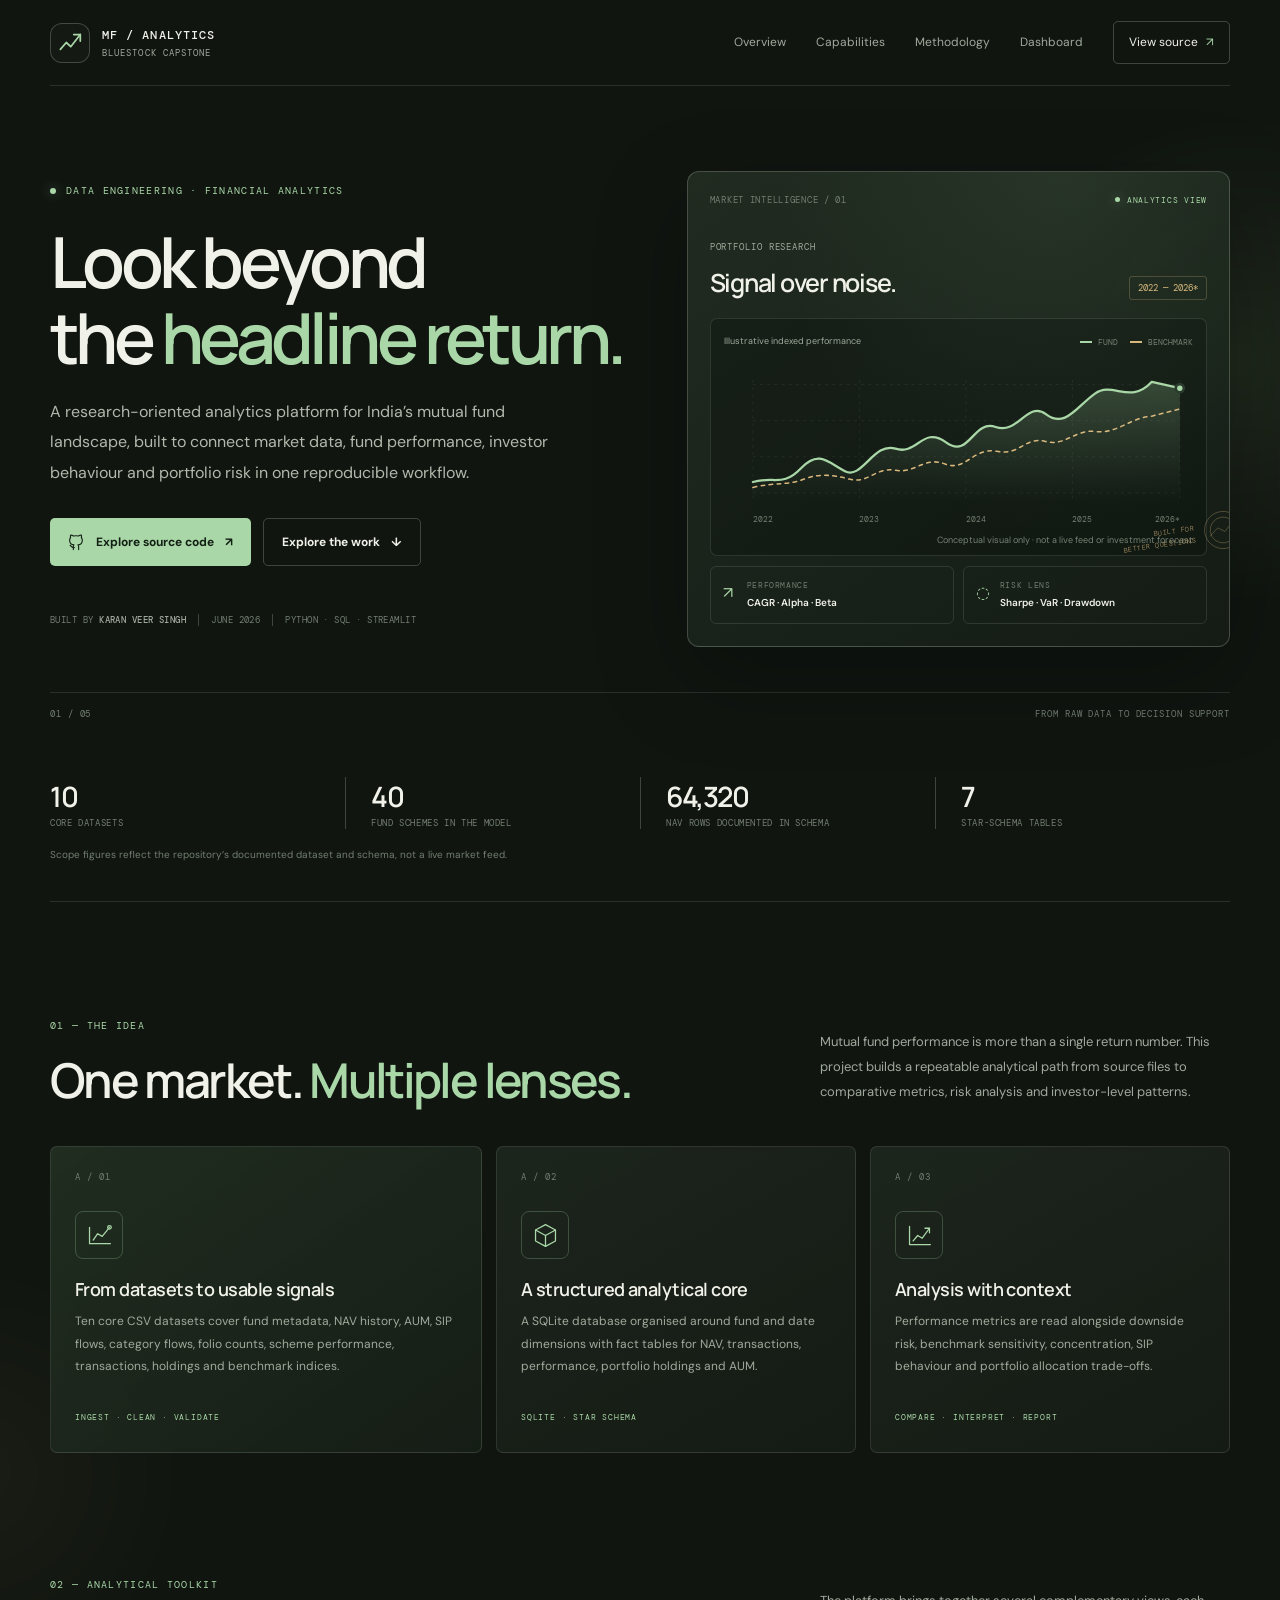
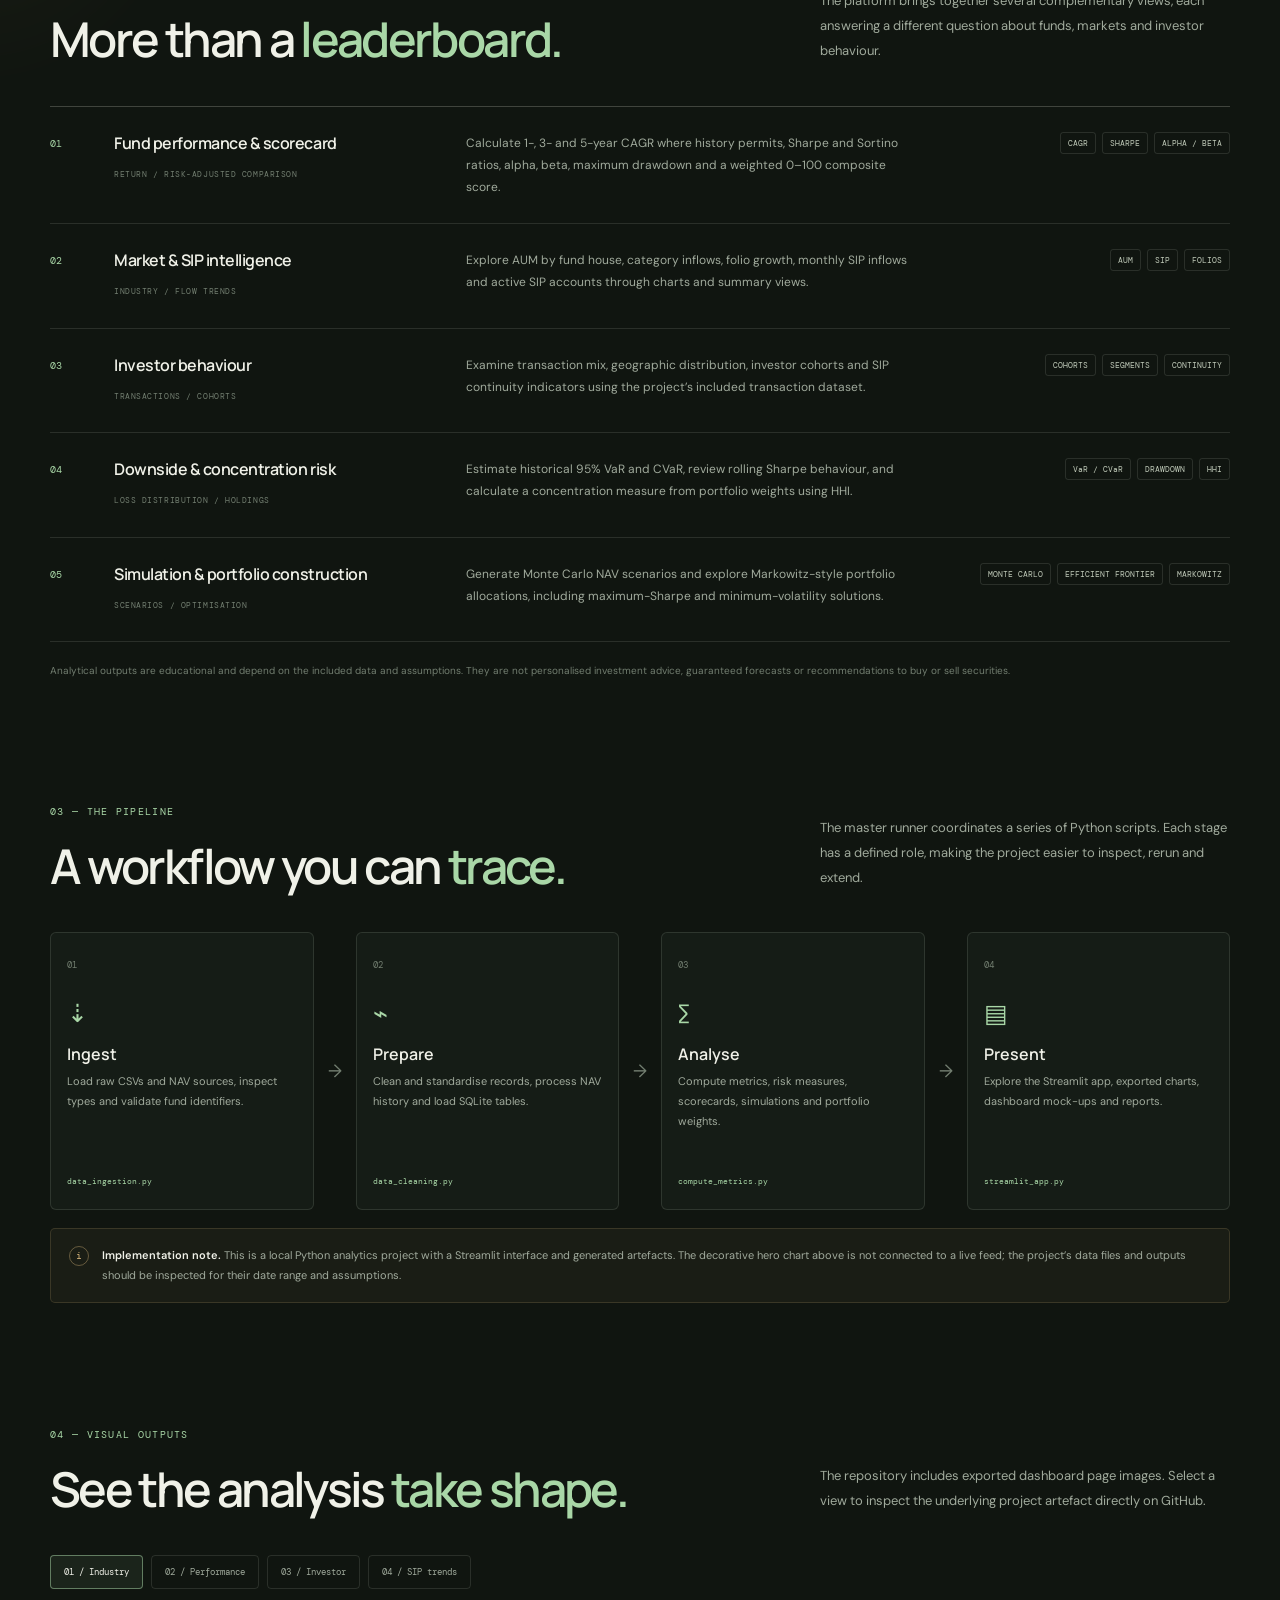
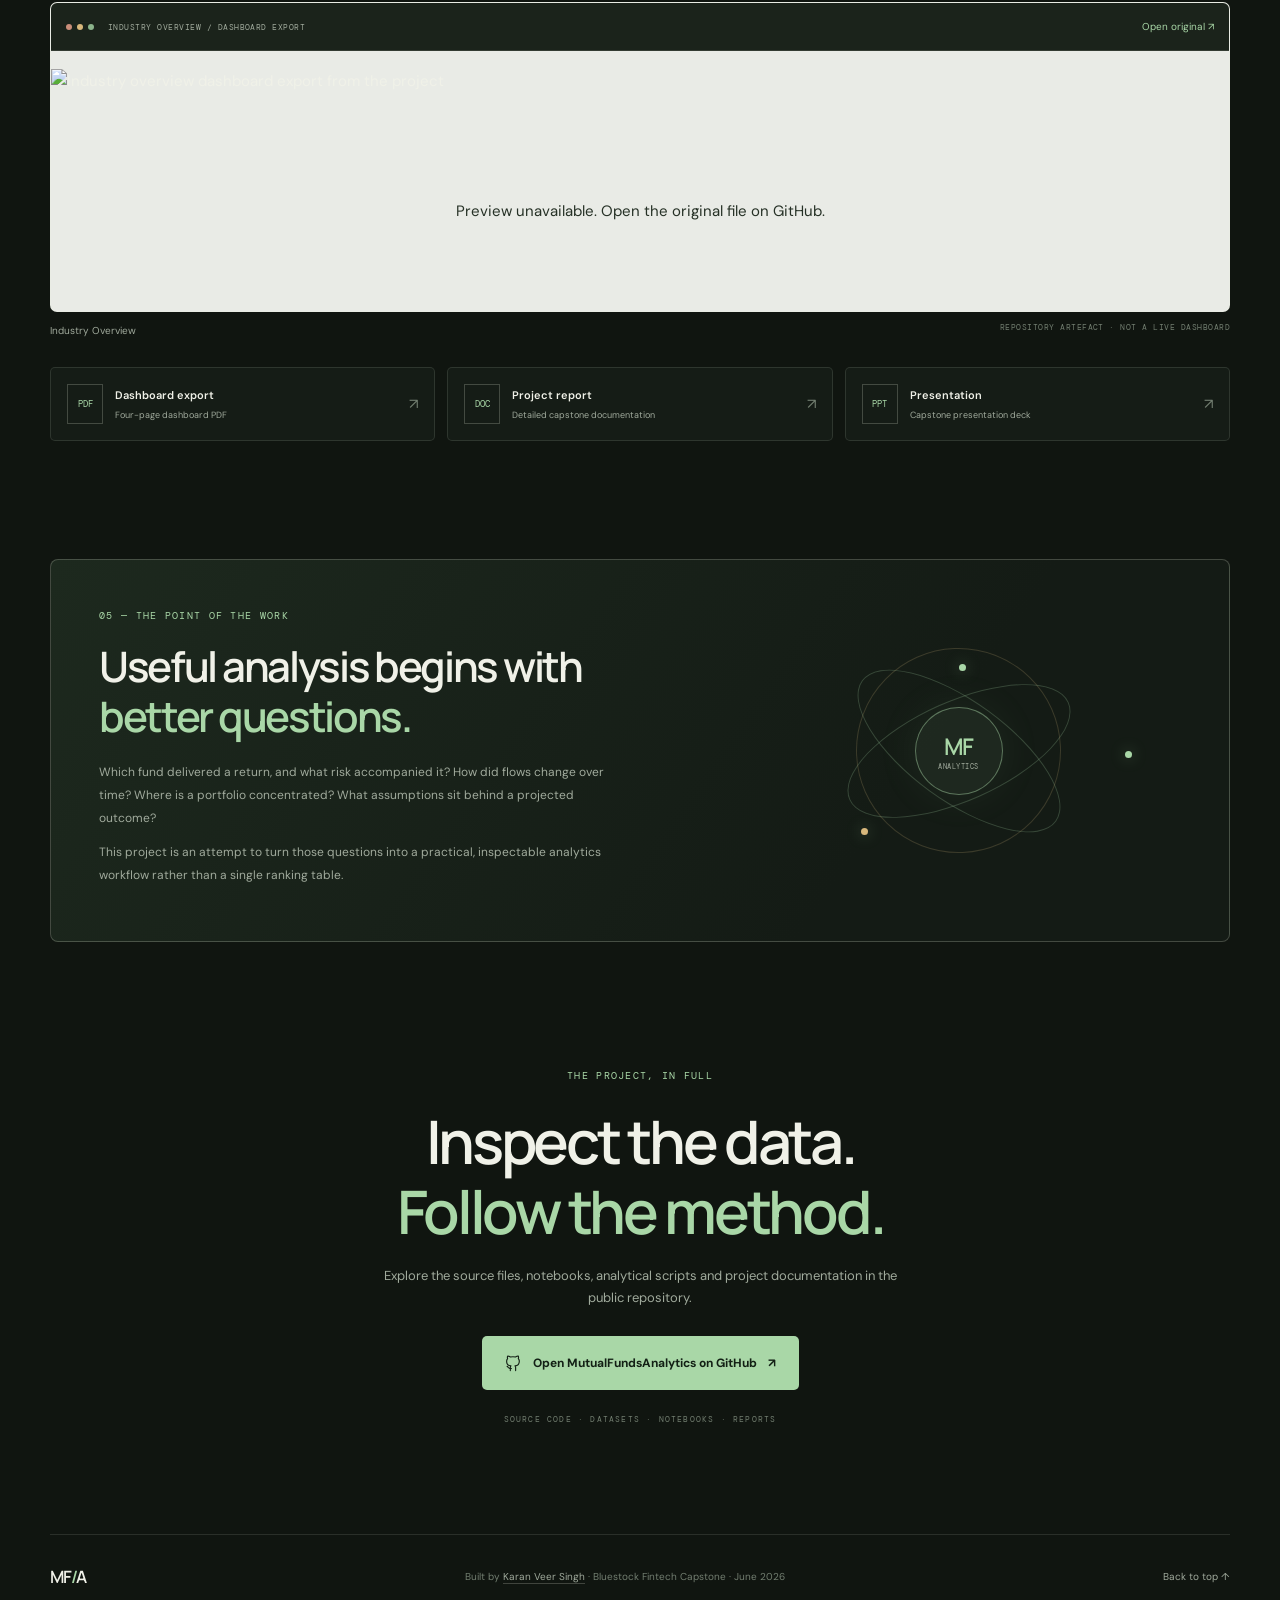
==== index.html @ 8f436526 "Add files via upload" ====
<!doctype html>
<html lang="en">
<head>
  <meta charset="utf-8">
  <meta name="viewport" content="width=device-width, initial-scale=1">
  <meta name="theme-color" content="#101510">
  <meta name="description" content="An end-to-end Indian mutual fund analytics platform built for the Bluestock Fintech capstone, combining data engineering, performance analytics, investor behaviour, risk metrics and portfolio optimisation.">
  <meta property="og:title" content="Mutual Fund Analytics | Karan Veer Singh">
  <meta property="og:description" content="From raw market data to risk-aware fund insights. Explore the Bluestock Mutual Fund Analytics capstone.">
  <meta property="og:type" content="website">
  <title>Mutual Fund Analytics | Karan Veer Singh</title>
  <link rel="icon" type="image/svg+xml" href="favicon.svg">
  <link rel="preconnect" href="https://fonts.googleapis.com">
  <link rel="preconnect" href="https://fonts.gstatic.com" crossorigin>
  <link href="https://fonts.googleapis.com/css2?family=DM+Mono:wght@400;500&family=DM+Sans:wght@400;500;600;700&family=Manrope:wght@400;500;600;700;800&display=swap" rel="stylesheet">
  <link rel="stylesheet" href="styles.css">
  <script defer src="script.js"></script>
</head>
<body>
  <div class="ambient ambient-one" aria-hidden="true"></div>
  <div class="ambient ambient-two" aria-hidden="true"></div>
  <header class="site-header">
    <a class="brand" href="#top" aria-label="Mutual Fund Analytics home">
      <span class="brand-mark" aria-hidden="true">
        <svg viewBox="0 0 40 40" fill="none"><path d="M6 29.5 14.2 20l6.1 5.8L33.5 9" stroke="currentColor" stroke-width="2.4" stroke-linecap="round" stroke-linejoin="round"/><path d="M24.5 9H33.5V18" stroke="currentColor" stroke-width="2.4" stroke-linecap="round" stroke-linejoin="round"/></svg>
      </span>
      <span class="brand-copy"><strong>MF / ANALYTICS</strong><small>BLUESTOCK CAPSTONE</small></span>
    </a>
    <button class="menu-toggle" type="button" aria-expanded="false" aria-controls="main-nav" aria-label="Open navigation"><span></span><span></span></button>
    <nav id="main-nav" class="main-nav" aria-label="Main navigation">
      <a href="#overview">Overview</a><a href="#capabilities">Capabilities</a><a href="#method">Methodology</a><a href="#dashboard">Dashboard</a>
      <a class="nav-cta" href="https://github.com/karanveersingh05/MutualFundsAnalytics" target="_blank" rel="noreferrer">View source <span aria-hidden="true">↗</span></a>
    </nav>
  </header>

  <main id="top">
    <section class="hero section-shell">
      <div class="hero-copy">
        <div class="eyebrow"><span class="status-dot"></span> DATA ENGINEERING · FINANCIAL ANALYTICS</div>
        <h1>Look beyond<br>the <em>headline return.</em></h1>
        <p class="hero-lede">A research-oriented analytics platform for India’s mutual fund landscape, built to connect market data, fund performance, investor behaviour and portfolio risk in one reproducible workflow.</p>
        <div class="hero-actions">
          <a class="button button-primary" href="https://github.com/karanveersingh05/MutualFundsAnalytics" target="_blank" rel="noreferrer">
            <svg viewBox="0 0 24 24" aria-hidden="true"><path d="M9 19c-4.3 1.3-4.3-2.5-6-3m12 6v-3.9a3.4 3.4 0 0 0-.9-2.7c3-.3 6.1-1.5 6.1-6.7a5.2 5.2 0 0 0-1.4-3.6 4.8 4.8 0 0 0-.1-3.6s-1.2-.4-3.9 1.4a13.5 13.5 0 0 0-7.1 0C5 1.1 3.8 1.5 3.8 1.5a4.8 4.8 0 0 0-.1 3.6 5.2 5.2 0 0 0-1.4 3.6c0 5.2 3.1 6.4 6.1 6.7a3.4 3.4 0 0 0-.9 2.7V22"/></svg>
            Explore source code <span aria-hidden="true">↗</span>
          </a>
          <a class="button button-secondary" href="#dashboard">Explore the work <span aria-hidden="true">↓</span></a>
        </div>
        <div class="hero-meta"><span>BUILT BY <strong>KARAN VEER SINGH</strong></span><span class="meta-divider"></span><span>JUNE 2026</span><span class="meta-divider"></span><span>PYTHON · SQL · STREAMLIT</span></div>
      </div>

      <div class="hero-visual" aria-label="Illustrative fund analytics dashboard preview">
        <div class="visual-topline"><span>MARKET INTELLIGENCE / 01</span><span class="live-label"><i></i> ANALYTICS VIEW</span></div>
        <div class="visual-title-row"><div><span class="micro-label">PORTFOLIO RESEARCH</span><h2>Signal over noise.</h2></div><span class="period-chip">2022 — 2026*</span></div>
        <div class="chart-card">
          <div class="chart-heading"><span>Illustrative indexed performance</span><span class="chart-key"><i class="key-line key-green"></i> FUND <i class="key-line key-gold"></i> BENCHMARK</span></div>
          <svg class="performance-chart" viewBox="0 0 520 190" role="img" aria-label="Decorative line chart illustrating a fund and benchmark trend; not live market data">
            <defs><linearGradient id="chart-fill" x1="0" y1="0" x2="0" y2="1"><stop offset="0%" stop-color="#a9d7a7" stop-opacity=".22"/><stop offset="100%" stop-color="#a9d7a7" stop-opacity="0"/></linearGradient></defs>
            <g class="chart-grid"><path d="M32 25H505M32 65H505M32 105H505M32 145H505"/><path d="M32 20V155M150 20V155M268 20V155M386 20V155M505 20V155"/></g>
            <path class="chart-area" d="M32 133 C55 126 65 139 85 118 S115 111 134 121 S166 88 190 96 S220 70 246 89 S276 63 301 72 S336 42 357 58 S391 49 411 35 S450 48 474 22 L505 29 V155H32Z" fill="url(#chart-fill)"/>
            <path class="line-benchmark" d="M32 139 C56 133 70 137 88 130 S120 125 140 130 S168 116 190 120 S222 104 245 113 S276 94 302 99 S334 82 356 88 S389 74 412 77 S449 62 474 60 L505 52"/>
            <path class="line-fund" d="M32 133 C55 126 65 139 85 118 S115 111 134 121 S166 88 190 96 S220 70 246 89 S276 63 301 72 S336 42 357 58 S391 49 411 35 S450 48 474 22 L505 29"/>
            <circle cx="505" cy="29" r="4.5" class="chart-point"/>
            <g class="chart-labels"><text x="32" y="177">2022</text><text x="150" y="177">2023</text><text x="268" y="177">2024</text><text x="386" y="177">2025</text><text x="505" y="177" text-anchor="end">2026*</text></g>
          </svg>
          <p class="chart-footnote">Conceptual visual only · not a live feed or investment forecast</p>
        </div>
        <div class="visual-metrics">
          <div><span class="metric-icon">↗</span><small>PERFORMANCE</small><strong>CAGR · Alpha · Beta</strong></div>
          <div><span class="metric-icon">◌</span><small>RISK LENS</small><strong>Sharpe · VaR · Drawdown</strong></div>
        </div>
        <div class="visual-stamp"><span>BUILT FOR<br>BETTER QUESTIONS</span><svg viewBox="0 0 80 80" aria-hidden="true"><circle cx="40" cy="40" r="33"/><circle cx="40" cy="40" r="23"/><path d="M15 48 31 35 43 43 64 22"/><path d="M53 22h11v11"/></svg></div>
      </div>
      <div class="hero-index"><span>01 / 05</span><span>FROM RAW DATA TO DECISION SUPPORT</span></div>
    </section>

    <section class="proof-strip section-shell" aria-label="Project scope">
      <div class="proof-item"><strong>10</strong><span>CORE DATASETS</span></div>
      <div class="proof-item"><strong>40</strong><span>FUND SCHEMES IN THE MODEL</span></div>
      <div class="proof-item"><strong>64,320</strong><span>NAV ROWS DOCUMENTED IN SCHEMA</span></div>
      <div class="proof-item"><strong>7</strong><span>STAR-SCHEMA TABLES</span></div>
      <p class="proof-note">Scope figures reflect the repository’s documented dataset and schema, not a live market feed.</p>
    </section>

    <section id="overview" class="section section-shell">
      <div class="section-heading">
        <div><span class="section-kicker">01 — THE IDEA</span><h2>One market. <em>Multiple lenses.</em></h2></div>
        <p>Mutual fund performance is more than a single return number. This project builds a repeatable analytical path from source files to comparative metrics, risk analysis and investor-level patterns.</p>
      </div>
      <div class="overview-grid">
        <article class="overview-card overview-card-large">
          <div class="card-number">A / 01</div><div class="outline-icon"><svg viewBox="0 0 32 32" aria-hidden="true"><path d="M5 25V7m0 18h23M9 21l5-7 5 3 8-10"/><circle cx="27" cy="7" r="2"/></svg></div>
          <h3>From datasets to usable signals</h3><p>Ten core CSV datasets cover fund metadata, NAV history, AUM, SIP flows, category flows, folio counts, scheme performance, transactions, holdings and benchmark indices.</p>
          <span class="card-foot">INGEST · CLEAN · VALIDATE</span>
        </article>
        <article class="overview-card">
          <div class="card-number">A / 02</div><div class="outline-icon"><svg viewBox="0 0 32 32" aria-hidden="true"><path d="M16 4 27 10v12L16 28 5 22V10L16 4Z"/><path d="m5 10 11 6 11-6M16 16v12"/></svg></div>
          <h3>A structured analytical core</h3><p>A SQLite database organised around fund and date dimensions with fact tables for NAV, transactions, performance, portfolio holdings and AUM.</p>
          <span class="card-foot">SQLITE · STAR SCHEMA</span>
        </article>
        <article class="overview-card">
          <div class="card-number">A / 03</div><div class="outline-icon"><svg viewBox="0 0 32 32" aria-hidden="true"><path d="M5 26V6m0 20h23M9 22l5-6 5 3 8-11"/><path d="M22 8h5v5"/></svg></div>
          <h3>Analysis with context</h3><p>Performance metrics are read alongside downside risk, benchmark sensitivity, concentration, SIP behaviour and portfolio allocation trade-offs.</p>
          <span class="card-foot">COMPARE · INTERPRET · REPORT</span>
        </article>
      </div>
    </section>

    <section id="capabilities" class="section section-shell capabilities-section">
      <div class="section-heading">
        <div><span class="section-kicker">02 — ANALYTICAL TOOLKIT</span><h2>More than a <em>leaderboard.</em></h2></div>
        <p>The platform brings together several complementary views, each answering a different question about funds, markets and investor behaviour.</p>
      </div>
      <div class="capability-list">
        <article class="capability-row"><span class="capability-index">01</span><div class="capability-name"><h3>Fund performance & scorecard</h3><span>RETURN / RISK-ADJUSTED COMPARISON</span></div><p>Calculate 1-, 3- and 5-year CAGR where history permits, Sharpe and Sortino ratios, alpha, beta, maximum drawdown and a weighted 0–100 composite score.</p><div class="capability-tags"><span>CAGR</span><span>SHARPE</span><span>ALPHA / BETA</span></div></article>
        <article class="capability-row"><span class="capability-index">02</span><div class="capability-name"><h3>Market & SIP intelligence</h3><span>INDUSTRY / FLOW TRENDS</span></div><p>Explore AUM by fund house, category inflows, folio growth, monthly SIP inflows and active SIP accounts through charts and summary views.</p><div class="capability-tags"><span>AUM</span><span>SIP</span><span>FOLIOS</span></div></article>
        <article class="capability-row"><span class="capability-index">03</span><div class="capability-name"><h3>Investor behaviour</h3><span>TRANSACTIONS / COHORTS</span></div><p>Examine transaction mix, geographic distribution, investor cohorts and SIP continuity indicators using the project’s included transaction dataset.</p><div class="capability-tags"><span>COHORTS</span><span>SEGMENTS</span><span>CONTINUITY</span></div></article>
        <article class="capability-row"><span class="capability-index">04</span><div class="capability-name"><h3>Downside & concentration risk</h3><span>LOSS DISTRIBUTION / HOLDINGS</span></div><p>Estimate historical 95% VaR and CVaR, review rolling Sharpe behaviour, and calculate a concentration measure from portfolio weights using HHI.</p><div class="capability-tags"><span>VaR / CVaR</span><span>DRAWDOWN</span><span>HHI</span></div></article>
        <article class="capability-row"><span class="capability-index">05</span><div class="capability-name"><h3>Simulation & portfolio construction</h3><span>SCENARIOS / OPTIMISATION</span></div><p>Generate Monte Carlo NAV scenarios and explore Markowitz-style portfolio allocations, including maximum-Sharpe and minimum-volatility solutions.</p><div class="capability-tags"><span>MONTE CARLO</span><span>EFFICIENT FRONTIER</span><span>MARKOWITZ</span></div></article>
      </div>
      <p class="disclaimer">Analytical outputs are educational and depend on the included data and assumptions. They are not personalised investment advice, guaranteed forecasts or recommendations to buy or sell securities.</p>
    </section>

    <section id="method" class="section section-shell method-section">
      <div class="section-heading">
        <div><span class="section-kicker">03 — THE PIPELINE</span><h2>A workflow you can <em>trace.</em></h2></div>
        <p>The master runner coordinates a series of Python scripts. Each stage has a defined role, making the project easier to inspect, rerun and extend.</p>
      </div>
      <div class="pipeline" aria-label="Analytics pipeline">
        <div class="pipeline-step"><span class="pipeline-no">01</span><div class="pipeline-symbol">⇣</div><h3>Ingest</h3><p>Load raw CSVs and NAV sources, inspect types and validate fund identifiers.</p><code>data_ingestion.py</code></div>
        <div class="pipeline-connector" aria-hidden="true">→</div>
        <div class="pipeline-step"><span class="pipeline-no">02</span><div class="pipeline-symbol">⌁</div><h3>Prepare</h3><p>Clean and standardise records, process NAV history and load SQLite tables.</p><code>data_cleaning.py</code></div>
        <div class="pipeline-connector" aria-hidden="true">→</div>
        <div class="pipeline-step"><span class="pipeline-no">03</span><div class="pipeline-symbol">∑</div><h3>Analyse</h3><p>Compute metrics, risk measures, scorecards, simulations and portfolio weights.</p><code>compute_metrics.py</code></div>
        <div class="pipeline-connector" aria-hidden="true">→</div>
        <div class="pipeline-step"><span class="pipeline-no">04</span><div class="pipeline-symbol">▤</div><h3>Present</h3><p>Explore the Streamlit app, exported charts, dashboard mock-ups and reports.</p><code>streamlit_app.py</code></div>
      </div>
      <div class="architecture-note"><span class="note-mark">i</span><p><strong>Implementation note.</strong> This is a local Python analytics project with a Streamlit interface and generated artefacts. The decorative hero chart above is not connected to a live feed; the project’s data files and outputs should be inspected for their date range and assumptions.</p></div>
    </section>

    <section id="dashboard" class="section section-shell dashboard-section">
      <div class="section-heading">
        <div><span class="section-kicker">04 — VISUAL OUTPUTS</span><h2>See the analysis <em>take shape.</em></h2></div>
        <p>The repository includes exported dashboard page images. Select a view to inspect the underlying project artefact directly on GitHub.</p>
      </div>
      <div class="dashboard-tabs" role="tablist" aria-label="Dashboard preview selector">
        <button class="dashboard-tab is-active" type="button" role="tab" aria-selected="true" data-view="industry">01 / Industry</button>
        <button class="dashboard-tab" type="button" role="tab" aria-selected="false" data-view="performance">02 / Performance</button>
        <button class="dashboard-tab" type="button" role="tab" aria-selected="false" data-view="investor">03 / Investor</button>
        <button class="dashboard-tab" type="button" role="tab" aria-selected="false" data-view="sip">04 / SIP trends</button>
      </div>
      <div class="dashboard-preview">
        <div class="preview-chrome"><div class="window-dots"><i></i><i></i><i></i></div><span id="preview-title">INDUSTRY OVERVIEW / DASHBOARD EXPORT</span><a id="preview-link" href="https://github.com/karanveersingh05/MutualFundsAnalytics/blob/main/dashboard/Page_1_Industry_Overview.png" target="_blank" rel="noreferrer">Open original ↗</a></div>
        <div class="preview-image-wrap"><img id="dashboard-image" src="https://raw.githubusercontent.com/karanveersingh05/MutualFundsAnalytics/main/dashboard/Page_1_Industry_Overview.png" alt="Industry overview dashboard export from the project" loading="lazy"><div id="image-fallback" class="image-fallback" hidden>Preview unavailable. Open the original file on GitHub.</div></div>
      </div>
      <div class="dashboard-caption"><span id="preview-caption">Industry Overview</span><span>REPOSITORY ARTEFACT · NOT A LIVE DASHBOARD</span></div>
      <div class="report-links">
        <a href="https://github.com/karanveersingh05/MutualFundsAnalytics/blob/main/dashboard/Dashboard.pdf" target="_blank" rel="noreferrer"><span class="report-icon">PDF</span><span><strong>Dashboard export</strong><small>Four-page dashboard PDF</small></span><b>↗</b></a>
        <a href="https://github.com/karanveersingh05/MutualFundsAnalytics/blob/main/reports/Project%20File%20by%20Karan%20Veer%20Singh.pdf" target="_blank" rel="noreferrer"><span class="report-icon">DOC</span><span><strong>Project report</strong><small>Detailed capstone documentation</small></span><b>↗</b></a>
        <a href="https://github.com/karanveersingh05/MutualFundsAnalytics/blob/main/reports/Bluestock_MF_Presentation.pptx" target="_blank" rel="noreferrer"><span class="report-icon">PPT</span><span><strong>Presentation</strong><small>Capstone presentation deck</small></span><b>↗</b></a>
      </div>
    </section>

    <section class="section section-shell principles-section">
      <div class="principles-card">
        <div class="principles-copy"><span class="section-kicker">05 — THE POINT OF THE WORK</span><h2>Useful analysis begins with <em>better questions.</em></h2><p>Which fund delivered a return, and what risk accompanied it? How did flows change over time? Where is a portfolio concentrated? What assumptions sit behind a projected outcome?</p><p>This project is an attempt to turn those questions into a practical, inspectable analytics workflow rather than a single ranking table.</p></div>
        <div class="principles-visual" aria-hidden="true"><div class="orbit orbit-a"></div><div class="orbit orbit-b"></div><div class="orbit orbit-c"></div><div class="orbit-core"><span>MF</span><small>ANALYTICS</small></div><i class="orbit-dot dot-a"></i><i class="orbit-dot dot-b"></i><i class="orbit-dot dot-c"></i></div>
      </div>
    </section>

    <section class="closing section-shell">
      <span class="section-kicker">THE PROJECT, IN FULL</span>
      <h2>Inspect the data.<br><em>Follow the method.</em></h2>
      <p>Explore the source files, notebooks, analytical scripts and project documentation in the public repository.</p>
      <a class="button button-primary button-large" href="https://github.com/karanveersingh05/MutualFundsAnalytics" target="_blank" rel="noreferrer"><svg viewBox="0 0 24 24" aria-hidden="true"><path d="M9 19c-4.3 1.3-4.3-2.5-6-3m12 6v-3.9a3.4 3.4 0 0 0-.9-2.7c3-.3 6.1-1.5 6.1-6.7a5.2 5.2 0 0 0-1.4-3.6 4.8 4.8 0 0 0-.1-3.6s-1.2-.4-3.9 1.4a13.5 13.5 0 0 0-7.1 0C5 1.1 3.8 1.5 3.8 1.5a4.8 4.8 0 0 0-.1 3.6c-.9 1-1.4 2.3-1.4 3.6 0 5.2 3.1 6.4 6.1 6.7a3.4 3.4 0 0 0-.9 2.7V22"/></svg> Open MutualFundsAnalytics on GitHub <span aria-hidden="true">↗</span></a>
      <div class="closing-footnote">SOURCE CODE · DATASETS · NOTEBOOKS · REPORTS</div>
    </section>
  </main>

  <footer class="site-footer section-shell"><a class="footer-mark" href="#top">MF<span>/</span>A</a><p>Built by <a href="https://www.linkedin.com/in/karanveersingh05/" target="_blank" rel="noreferrer">Karan Veer Singh</a> · Bluestock Fintech Capstone · June 2026</p><a class="back-top" href="#top">Back to top ↑</a></footer>
</body>
</html>
---- styles.css ----
/* Mutual Fund Analytics — responsive project showcase */
:root {
  color-scheme: dark;
  --bg: #101510;
  --bg-soft: #151c16;
  --panel: #1a211a;
  --panel-light: #202820;
  --line: rgba(230, 238, 220, .12);
  --line-strong: rgba(230, 238, 220, .22);
  --text: #f0f1e8;
  --muted: #a0aa9c;
  --subtle: #727e70;
  --green: #a9d7a7;
  --green-strong: #c3e6b8;
  --gold: #d8b77c;
  --font: "DM Sans", -apple-system, BlinkMacSystemFont, "Segoe UI", sans-serif;
  --display: "Manrope", "DM Sans", sans-serif;
  --mono: "DM Mono", monospace;
  --shell: 1180px;
}
* { box-sizing: border-box; }
html { scroll-behavior: smooth; scroll-padding-top: 88px; }
body { margin: 0; background: var(--bg); color: var(--text); font-family: var(--font); font-size: 15px; line-height: 1.7; overflow-x: hidden; }
a { color: inherit; text-decoration: none; }
button { color: inherit; font: inherit; }
svg { display: block; }
::selection { background: rgba(169, 215, 167, .28); color: var(--text); }
.ambient { position: absolute; pointer-events: none; border-radius: 50%; filter: blur(2px); opacity: .14; z-index: -1; }
.ambient-one { width: 520px; height: 520px; top: 100px; right: -220px; background: radial-gradient(circle, #789a68, transparent 68%); }
.ambient-two { width: 450px; height: 450px; top: 1250px; left: -250px; background: radial-gradient(circle, #b99a60, transparent 70%); opacity: .06; }
.section-shell, .site-header { width: min(var(--shell), calc(100% - 64px)); margin-inline: auto; }
.site-header { height: 86px; display: flex; align-items: center; justify-content: space-between; border-bottom: 1px solid var(--line); position: relative; z-index: 20; }
.brand { display: flex; align-items: center; gap: 12px; }
.brand-mark { width: 40px; height: 40px; display: grid; place-items: center; color: var(--green); border: 1px solid var(--line-strong); border-radius: 12px; background: rgba(255,255,255,.02); }
.brand-mark svg { width: 29px; }
.brand-copy { display: flex; flex-direction: column; line-height: 1.35; gap: 4px; }
.brand-copy strong { font: 500 12px var(--mono); letter-spacing: .09em; }
.brand-copy small { color: var(--muted); font: 9px var(--mono); letter-spacing: .12em; }
.main-nav { display: flex; align-items: center; gap: 30px; }
.main-nav a { font-size: 12px; color: var(--muted); transition: color .2s ease; }
.main-nav a:hover { color: var(--text); }
.main-nav .nav-cta { color: var(--text); border: 1px solid var(--line-strong); padding: 10px 15px; border-radius: 5px; }
.nav-cta span { color: var(--green); padding-left: 5px; }
.menu-toggle { display: none; }
.hero { padding-top: 78px; display: grid; grid-template-columns: 1.04fr .96fr; align-items: center; column-gap: 48px; position: relative; }
.hero-copy { padding: 20px 0 28px; }
.eyebrow, .section-kicker { font: 10px var(--mono); letter-spacing: .13em; color: var(--green); }
.eyebrow { display: flex; align-items: center; gap: 10px; }
.status-dot, .live-label i { width: 6px; height: 6px; border-radius: 50%; background: var(--green); display: inline-block; box-shadow: 0 0 12px rgba(169,215,167,.45); }
h1, h2, h3, p { margin-top: 0; }
h1 { font: 600 clamp(48px, 5.5vw, 76px)/1.08 var(--display); letter-spacing: -.065em; margin: 26px 0 22px; }
h1 em, h2 em { color: var(--green); font-style: normal; }
.hero-lede { max-width: 500px; font-size: 16px; color: #b0b9ab; line-height: 1.9; }
.hero-actions { display: flex; gap: 12px; flex-wrap: wrap; margin-top: 30px; }
.button { min-height: 48px; padding: 0 18px; border-radius: 5px; display: inline-flex; align-items: center; justify-content: center; gap: 11px; font-size: 12px; font-weight: 700; transition: transform .2s ease, background .2s ease, border-color .2s ease; }
.button:hover { transform: translateY(-2px); }
.button svg { width: 17px; height: 17px; fill: none; stroke: currentColor; stroke-width: 1.6; stroke-linecap: round; stroke-linejoin: round; }
.button-primary { background: var(--green); color: #132015; }
.button-primary:hover { background: var(--green-strong); }
.button-secondary { border: 1px solid var(--line-strong); color: var(--text); }
.button-secondary:hover { border-color: var(--green); }
.hero-meta { margin-top: 48px; display: flex; gap: 12px; flex-wrap: wrap; align-items: center; color: var(--subtle); font: 9px var(--mono); letter-spacing: .05em; }
.hero-meta strong { color: var(--muted); font-weight: 500; }
.meta-divider { height: 12px; width: 1px; background: var(--line-strong); }
.hero-visual { background: linear-gradient(145deg, rgba(34,45,34,.96), rgba(20,28,21,.98)); border: 1px solid var(--line-strong); border-radius: 12px; padding: 22px; position: relative; box-shadow: 0 30px 90px rgba(0,0,0,.25); overflow: hidden; }
.hero-visual::before { content: ""; position: absolute; inset: 0; pointer-events: none; background: radial-gradient(ellipse at 70% 0%, rgba(169,215,167,.08), transparent 55%); }
.visual-topline, .visual-title-row, .chart-heading { display: flex; align-items: center; justify-content: space-between; gap: 10px; }
.visual-topline { color: var(--subtle); font: 9px var(--mono); letter-spacing: .08em; }
.live-label { display: flex; align-items: center; gap: 7px; color: var(--green); font-size: 8px; }
.live-label i { width: 5px; height: 5px; }
.visual-title-row { margin: 27px 0 18px; align-items: end; }
.micro-label { color: var(--muted); font: 9px var(--mono); letter-spacing: .1em; }
.visual-title-row h2 { font: 600 25px var(--display); letter-spacing: -.05em; margin: 7px 0 0; }
.period-chip { font: 9px var(--mono); color: var(--gold); border: 1px solid rgba(216,183,124,.25); border-radius: 3px; padding: 5px 8px; white-space: nowrap; }
.chart-card { background: rgba(9,14,10,.32); border: 1px solid var(--line); border-radius: 7px; padding: 15px 13px 7px; }
.chart-heading { font-size: 9px; color: var(--muted); flex-wrap: wrap; }
.chart-key { display: flex; align-items: center; gap: 6px; font: 8px var(--mono); color: var(--subtle); }
.key-line { display: inline-block; width: 12px; height: 2px; }
.key-green { background: var(--green); }
.key-gold { background: var(--gold); margin-left: 6px; }
.performance-chart { width: 100%; margin-top: 12px; overflow: visible; }
.chart-grid path { stroke: rgba(235,242,230,.08); stroke-width: 1; fill: none; stroke-dasharray: 3 5; }
.line-fund, .line-benchmark { fill: none; stroke-linecap: round; stroke-linejoin: round; }
.line-fund { stroke: var(--green); stroke-width: 2.5; }
.line-benchmark { stroke: var(--gold); stroke-width: 1.7; stroke-dasharray: 4 5; }
.chart-point { fill: var(--green); stroke: #27382a; stroke-width: 3; }
.chart-labels { fill: var(--subtle); font: 9px var(--mono); }
.chart-footnote { margin: 0; color: #788273; font-size: 9px; text-align: right; }
.visual-metrics { display: grid; grid-template-columns: 1fr 1fr; gap: 9px; margin-top: 10px; }
.visual-metrics > div { position: relative; border: 1px solid var(--line); border-radius: 6px; padding: 13px 12px 12px 36px; display: flex; flex-direction: column; gap: 4px; }
.metric-icon { position: absolute; left: 12px; top: 12px; color: var(--green); font-size: 16px; }
.visual-metrics small { color: var(--subtle); font: 8px var(--mono); letter-spacing: .08em; }
.visual-metrics strong { font-size: 10px; font-weight: 600; }
.visual-stamp { position: absolute; right: -17px; bottom: 88px; display: flex; align-items: center; gap: 6px; transform: rotate(-8deg); opacity: .65; pointer-events: none; }
.visual-stamp span { font: 7px/1.6 var(--mono); letter-spacing: .08em; color: var(--gold); text-align: right; }
.visual-stamp svg { width: 45px; stroke: var(--gold); fill: none; stroke-width: .8; }
.hero-index { grid-column: 1/-1; display: flex; justify-content: space-between; margin-top: 38px; padding: 15px 0; border-top: 1px solid var(--line); color: var(--subtle); font: 9px var(--mono); letter-spacing: .1em; }
.proof-strip { display: grid; grid-template-columns: repeat(4,1fr); margin-top: 10px; padding: 32px 0 38px; border-bottom: 1px solid var(--line); position: relative; }
.proof-item { display: flex; flex-direction: column; gap: 2px; padding-left: 25px; border-left: 1px solid var(--line-strong); }
.proof-item:first-child { padding-left: 0; border-left: 0; }
.proof-item strong { font: 600 28px var(--display); letter-spacing: -.05em; }
.proof-item span { color: var(--subtle); font: 9px var(--mono); letter-spacing: .07em; }
.proof-note { grid-column: 1/-1; margin: 17px 0 0; font-size: 10px; color: var(--subtle); }
.section { padding-top: 110px; }
.section-heading { display: flex; align-items: end; justify-content: space-between; gap: 48px; margin-bottom: 38px; }
.section-heading h2, .principles-copy h2, .closing h2 { font: 600 clamp(32px, 4vw, 48px)/1.18 var(--display); letter-spacing: -.055em; margin: 14px 0 0; }
.section-heading > p { max-width: 410px; margin-bottom: 4px; color: var(--muted); font-size: 13px; line-height: 1.9; }
.overview-grid { display: grid; grid-template-columns: 1.2fr 1fr 1fr; gap: 14px; }
.overview-card { min-height: 280px; padding: 24px; background: linear-gradient(150deg, rgba(31,40,31,.85), rgba(21,28,21,.9)); border: 1px solid var(--line); border-radius: 7px; position: relative; overflow: hidden; }
.overview-card-large { background: linear-gradient(145deg, rgba(40,55,40,.7), rgba(22,30,22,.95)); }
.card-number { font: 9px var(--mono); color: var(--subtle); letter-spacing: .1em; }
.outline-icon { width: 48px; height: 48px; display: grid; place-items: center; margin-top: 28px; border: 1px solid rgba(169,215,167,.25); border-radius: 8px; color: var(--green); }
.outline-icon svg { width: 29px; fill: none; stroke: currentColor; stroke-width: 1.4; stroke-linecap: round; stroke-linejoin: round; }
.overview-card h3 { font: 600 18px var(--display); letter-spacing: -.03em; margin: 18px 0 9px; }
.overview-card p { color: var(--muted); font-size: 12px; line-height: 1.85; margin-bottom: 26px; }
.card-foot { color: var(--green); font: 8px var(--mono); letter-spacing: .1em; }
.capabilities-section { padding-top: 118px; }
.capability-list { border-top: 1px solid var(--line-strong); }
.capability-row { display: grid; grid-template-columns: 44px 1.05fr 1.4fr .95fr; gap: 20px; align-items: start; padding: 25px 0; border-bottom: 1px solid var(--line); }
.capability-index { color: var(--green); font: 10px var(--mono); padding-top: 5px; }
.capability-name h3 { font: 600 16px var(--display); letter-spacing: -.03em; margin: 0 0 6px; }
.capability-name span { font: 8px var(--mono); color: var(--subtle); letter-spacing: .07em; }
.capability-row p { color: var(--muted); font-size: 12px; line-height: 1.85; margin: 0; }
.capability-tags { display: flex; flex-wrap: wrap; gap: 6px; justify-content: flex-end; }
.capability-tags span { font: 8px var(--mono); color: #c0cab9; padding: 5px 7px; border: 1px solid var(--line); border-radius: 3px; white-space: nowrap; }
.disclaimer { margin: 20px 0 0; color: var(--subtle); font-size: 10px; line-height: 1.8; }
.method-section { padding-top: 118px; }
.pipeline { display: grid; grid-template-columns: 1fr 22px 1fr 22px 1fr 22px 1fr; gap: 10px; align-items: stretch; }
.pipeline-step { background: var(--bg-soft); border: 1px solid var(--line); padding: 18px 16px 16px; border-radius: 6px; min-width: 0; }
.pipeline-no { font: 9px var(--mono); color: var(--subtle); }
.pipeline-symbol { font-size: 25px; color: var(--green); margin: 16px 0 8px; }
.pipeline-step h3 { font: 600 16px var(--display); margin: 0 0 7px; }
.pipeline-step p { font-size: 11px; line-height: 1.8; color: var(--muted); min-height: 78px; margin-bottom: 17px; }
.pipeline-step code { font: 8px var(--mono); color: var(--green); overflow-wrap: anywhere; }
.pipeline-connector { color: var(--subtle); display: grid; place-items: center; font-size: 18px; }
.architecture-note { margin-top: 18px; padding: 17px 18px; display: flex; gap: 13px; background: rgba(216,183,124,.05); border: 1px solid rgba(216,183,124,.17); border-radius: 5px; }
.note-mark { display: grid; place-items: center; width: 20px; height: 20px; flex: 0 0 20px; border: 1px solid rgba(216,183,124,.4); color: var(--gold); border-radius: 50%; font: 10px var(--mono); }
.architecture-note p { margin: 0; color: var(--muted); font-size: 11px; line-height: 1.8; }
.architecture-note strong { color: var(--text); font-weight: 600; }
.dashboard-section { padding-top: 118px; }
.dashboard-tabs { display: flex; gap: 8px; flex-wrap: wrap; margin-bottom: 13px; }
.dashboard-tab { cursor: pointer; background: transparent; border: 1px solid var(--line); color: var(--muted); border-radius: 4px; padding: 10px 13px; font: 9px var(--mono); transition: all .2s ease; }
.dashboard-tab:hover, .dashboard-tab.is-active { color: var(--text); border-color: rgba(169,215,167,.5); background: rgba(169,215,167,.08); }
.dashboard-preview { border: 1px solid var(--line-strong); border-radius: 7px; overflow: hidden; background: #e9ebe6; }
.preview-chrome { height: 48px; display: flex; align-items: center; gap: 14px; padding: 0 15px; background: #1b231b; border-bottom: 1px solid var(--line); }
.window-dots { display: flex; gap: 5px; }
.window-dots i { width: 6px; height: 6px; border-radius: 50%; background: #52604f; }
.window-dots i:first-child { background: #c98d79; }
.window-dots i:nth-child(2) { background: #d8b77c; }
.window-dots i:nth-child(3) { background: #8bb38b; }
.preview-chrome > span { font: 8px var(--mono); color: var(--muted); letter-spacing: .06em; flex: 1; }
.preview-chrome a { color: var(--green); font-size: 10px; white-space: nowrap; }
.preview-image-wrap { min-height: 260px; display: grid; place-items: center; }
.preview-image-wrap img { width: 100%; height: auto; max-height: 620px; object-fit: contain; display: block; }
.image-fallback { padding: 70px 20px; text-align: center; color: #263126; }
.dashboard-caption { display: flex; justify-content: space-between; gap: 12px; margin-top: 10px; color: var(--muted); font-size: 10px; }
.dashboard-caption span:last-child { font: 8px var(--mono); color: var(--subtle); letter-spacing: .06em; text-align: right; }
.report-links { display: grid; grid-template-columns: repeat(3,1fr); gap: 12px; margin-top: 28px; }
.report-links > a { display: flex; align-items: center; gap: 12px; padding: 16px; background: var(--bg-soft); border: 1px solid var(--line); border-radius: 5px; transition: border-color .2s ease, transform .2s ease; }
.report-links > a:hover { border-color: rgba(169,215,167,.45); transform: translateY(-2px); }
.report-icon { display: grid; place-items: center; width: 36px; height: 40px; border: 1px solid var(--line-strong); color: var(--green); font: 9px var(--mono); }
.report-links > a > span:nth-child(2) { display: flex; flex-direction: column; min-width: 0; flex: 1; }
.report-links strong { font-size: 11px; font-weight: 600; }
.report-links small { font-size: 9px; color: var(--muted); margin-top: 3px; }
.report-links b { color: var(--subtle); font-weight: 400; }
.principles-section { padding-top: 118px; }
.principles-card { display: grid; grid-template-columns: 1.15fr .85fr; gap: 35px; align-items: center; min-height: 340px; padding: 42px 48px; background: linear-gradient(125deg, #1d291e, #141b15 70%); border: 1px solid var(--line-strong); border-radius: 8px; overflow: hidden; position: relative; }
.principles-copy h2 { font-size: clamp(30px, 3.5vw, 42px); max-width: 500px; margin-bottom: 20px; }
.principles-copy p { max-width: 520px; color: var(--muted); font-size: 12px; line-height: 1.9; margin-bottom: 12px; }
.principles-visual { min-height: 250px; display: grid; place-items: center; position: relative; }
.orbit { position: absolute; border: 1px solid rgba(169,215,167,.23); border-radius: 50%; transform: rotate(-24deg); }
.orbit-a { width: 240px; height: 100px; }
.orbit-b { width: 240px; height: 100px; transform: rotate(36deg); }
.orbit-c { width: 205px; height: 205px; border-color: rgba(216,183,124,.2); }
.orbit-core { width: 88px; height: 88px; border: 1px solid rgba(169,215,167,.45); border-radius: 50%; display: flex; flex-direction: column; align-items: center; justify-content: center; background: rgba(169,215,167,.07); z-index: 1; box-shadow: 0 0 45px rgba(169,215,167,.08); }
.orbit-core span { font: 600 23px var(--display); color: var(--green); letter-spacing: -.07em; }
.orbit-core small { font: 7px var(--mono); color: var(--muted); letter-spacing: .08em; }
.orbit-dot { position: absolute; width: 7px; height: 7px; border-radius: 50%; background: var(--green); box-shadow: 0 0 15px rgba(169,215,167,.4); }
.dot-a { top: 38px; left: 50%; }.dot-b { bottom: 41px; left: 28%; background: var(--gold); }.dot-c { top: 50%; right: 11%; }
.closing { text-align: center; padding-top: 120px; padding-bottom: 110px; }
.closing h2 { font-size: clamp(42px, 5vw, 60px); margin: 18px 0; }
.closing > p { color: var(--muted); font-size: 13px; max-width: 520px; margin: 0 auto 27px; }
.button-large { min-height: 54px; padding: 0 23px; }
.closing-footnote { margin-top: 24px; color: var(--subtle); font: 8px var(--mono); letter-spacing: .15em; }
.site-footer { display: flex; justify-content: space-between; align-items: center; gap: 18px; min-height: 84px; border-top: 1px solid var(--line); }
.footer-mark { font: 600 17px var(--display); letter-spacing: -.07em; }.footer-mark span { color: var(--green); }
.site-footer p { color: var(--subtle); font-size: 10px; margin: 0; text-align: center; }
.site-footer p a { color: var(--muted); border-bottom: 1px solid var(--line-strong); }
.back-top { font-size: 10px; color: var(--muted); white-space: nowrap; }
@media (max-width: 980px) {
  .section-shell, .site-header { width: min(var(--shell), calc(100% - 42px)); }
  .main-nav { gap: 18px; }
  .hero { grid-template-columns: 1fr; row-gap: 32px; padding-top: 55px; }
  .hero-copy { max-width: 700px; padding-bottom: 0; }
  .hero-visual { max-width: 680px; width: 100%; margin-inline: auto; }
  .hero-index { margin-top: 25px; }
  .overview-grid { grid-template-columns: repeat(2,1fr); }
  .overview-card-large { grid-column: 1/-1; min-height: 245px; }
  .capability-row { grid-template-columns: 32px 1fr 1.3fr; }
  .capability-tags { grid-column: 2/-1; justify-content: flex-start; }
  .pipeline { grid-template-columns: 1fr 22px 1fr; row-gap: 12px; }
  .pipeline-step:nth-of-type(5) { grid-column: 1; }
  .pipeline-step p { min-height: 55px; }
  .pipeline-connector:nth-of-type(4) { display: none; }
  .principles-card { padding: 35px 30px; }
}
@media (max-width: 640px) {
  body { font-size: 14px; }
  .section-shell, .site-header { width: calc(100% - 36px); }
  .site-header { height: 72px; }
  .menu-toggle { width: 40px; height: 40px; display: flex; flex-direction: column; gap: 6px; align-items: center; justify-content: center; background: transparent; border: 1px solid var(--line-strong); border-radius: 5px; cursor: pointer; }
  .menu-toggle span { width: 15px; height: 1px; background: var(--text); transition: transform .2s ease; }
  .menu-toggle[aria-expanded="true"] span:first-child { transform: translateY(3.5px) rotate(45deg); }
  .menu-toggle[aria-expanded="true"] span:last-child { transform: translateY(-3.5px) rotate(-45deg); }
  .main-nav { display: none; position: absolute; top: 62px; left: 0; right: 0; padding: 14px; flex-direction: column; align-items: stretch; gap: 0; background: #182019; border: 1px solid var(--line-strong); border-radius: 6px; box-shadow: 0 18px 40px rgba(0,0,0,.35); }
  .main-nav.is-open { display: flex; }
  .main-nav a { padding: 12px 10px; }
  .main-nav .nav-cta { margin-top: 7px; text-align: center; }
  .hero { padding-top: 40px; row-gap: 25px; }
  .hero-copy { padding-top: 8px; }
  .eyebrow { font-size: 8px; letter-spacing: .07em; }
  h1 { font-size: clamp(45px, 12vw, 63px); margin: 22px 0 18px; }
  .hero-lede { font-size: 14px; line-height: 1.85; }
  .hero-actions { gap: 9px; }
  .button { width: 100%; }
  .hero-meta { margin-top: 28px; gap: 9px; font-size: 8px; }
  .hero-visual { padding: 14px; border-radius: 8px; }
  .visual-topline { font-size: 7px; }
  .visual-title-row { margin: 21px 0 13px; }
  .visual-title-row h2 { font-size: 22px; }
  .period-chip { font-size: 7px; padding: 4px 5px; }
  .chart-card { padding: 12px 8px 7px; }
  .chart-heading { font-size: 8px; }
  .chart-key { font-size: 7px; gap: 4px; }
  .chart-labels { font-size: 8px; }
  .visual-metrics > div { padding: 12px 7px 10px 28px; }
  .metric-icon { left: 8px; top: 10px; }
  .visual-metrics strong { font-size: 8px; }
  .visual-stamp { display: none; }
  .hero-index { margin-top: 16px; font-size: 7px; }
  .proof-strip { grid-template-columns: repeat(2,1fr); row-gap: 23px; padding: 25px 0 28px; }
  .proof-item { padding-left: 13px; }
  .proof-item:nth-child(3) { border-left: 0; padding-left: 0; }
  .proof-item strong { font-size: 25px; }
  .proof-item span { font-size: 8px; }
  .proof-note { font-size: 9px; margin-top: 15px; }
  .section, .capabilities-section, .method-section, .dashboard-section, .principles-section { padding-top: 78px; }
  .section-heading { display: block; margin-bottom: 27px; }
  .section-heading h2, .principles-copy h2 { font-size: 34px; }
  .section-heading > p { margin-top: 16px; font-size: 12px; }
  .overview-grid { grid-template-columns: 1fr; gap: 10px; }
  .overview-card, .overview-card-large { grid-column: auto; min-height: 0; padding: 20px; }
  .outline-icon { margin-top: 22px; }
  .overview-card p { margin-bottom: 20px; }
  .capability-row { grid-template-columns: 27px 1fr; gap: 8px 12px; padding: 21px 0; }
  .capability-name h3 { font-size: 15px; }
  .capability-row p { grid-column: 2; font-size: 11px; }
  .capability-tags { grid-column: 2; }
  .pipeline { grid-template-columns: 1fr; gap: 8px; }
  .pipeline-step { padding: 17px; }
  .pipeline-symbol { margin: 9px 0 4px; }
  .pipeline-step p { min-height: 0; margin-bottom: 12px; }
  .pipeline-connector { transform: rotate(90deg); min-height: 18px; }
  .pipeline-connector:nth-of-type(4) { display: grid; }
  .architecture-note { padding: 13px; }
  .dashboard-tabs { display: grid; grid-template-columns: 1fr 1fr; }
  .dashboard-tab { padding: 10px 5px; }
  .preview-chrome { padding: 0 9px; gap: 8px; height: 43px; }
  .preview-chrome > span { font-size: 6px; }
  .preview-chrome a { font-size: 8px; }
  .preview-image-wrap { min-height: 160px; }
  .dashboard-caption { align-items: start; font-size: 9px; }
  .dashboard-caption span:last-child { max-width: 52%; font-size: 7px; }
  .report-links { grid-template-columns: 1fr; gap: 8px; margin-top: 20px; }
  .principles-card { grid-template-columns: 1fr; gap: 4px; padding: 25px 21px 10px; }
  .principles-copy h2 { font-size: 31px; }
  .principles-copy p { font-size: 11px; }
  .principles-visual { min-height: 210px; }
  .orbit-a, .orbit-b { width: 200px; height: 84px; }
  .orbit-c { width: 170px; height: 170px; }
  .closing { padding-top: 80px; padding-bottom: 72px; }
  .closing h2 { font-size: 43px; }
  .closing > p { font-size: 12px; }
  .site-footer { min-height: 105px; display: grid; grid-template-columns: 35px 1fr auto; gap: 8px; }
  .site-footer p { text-align: left; font-size: 8px; line-height: 1.7; }
  .back-top { font-size: 9px; }
}
@media (prefers-reduced-motion: reduce) {
  *, *::before, *::after { scroll-behavior: auto !important; animation-duration: .01ms !important; animation-iteration-count: 1 !important; transition-duration: .01ms !important; }
}
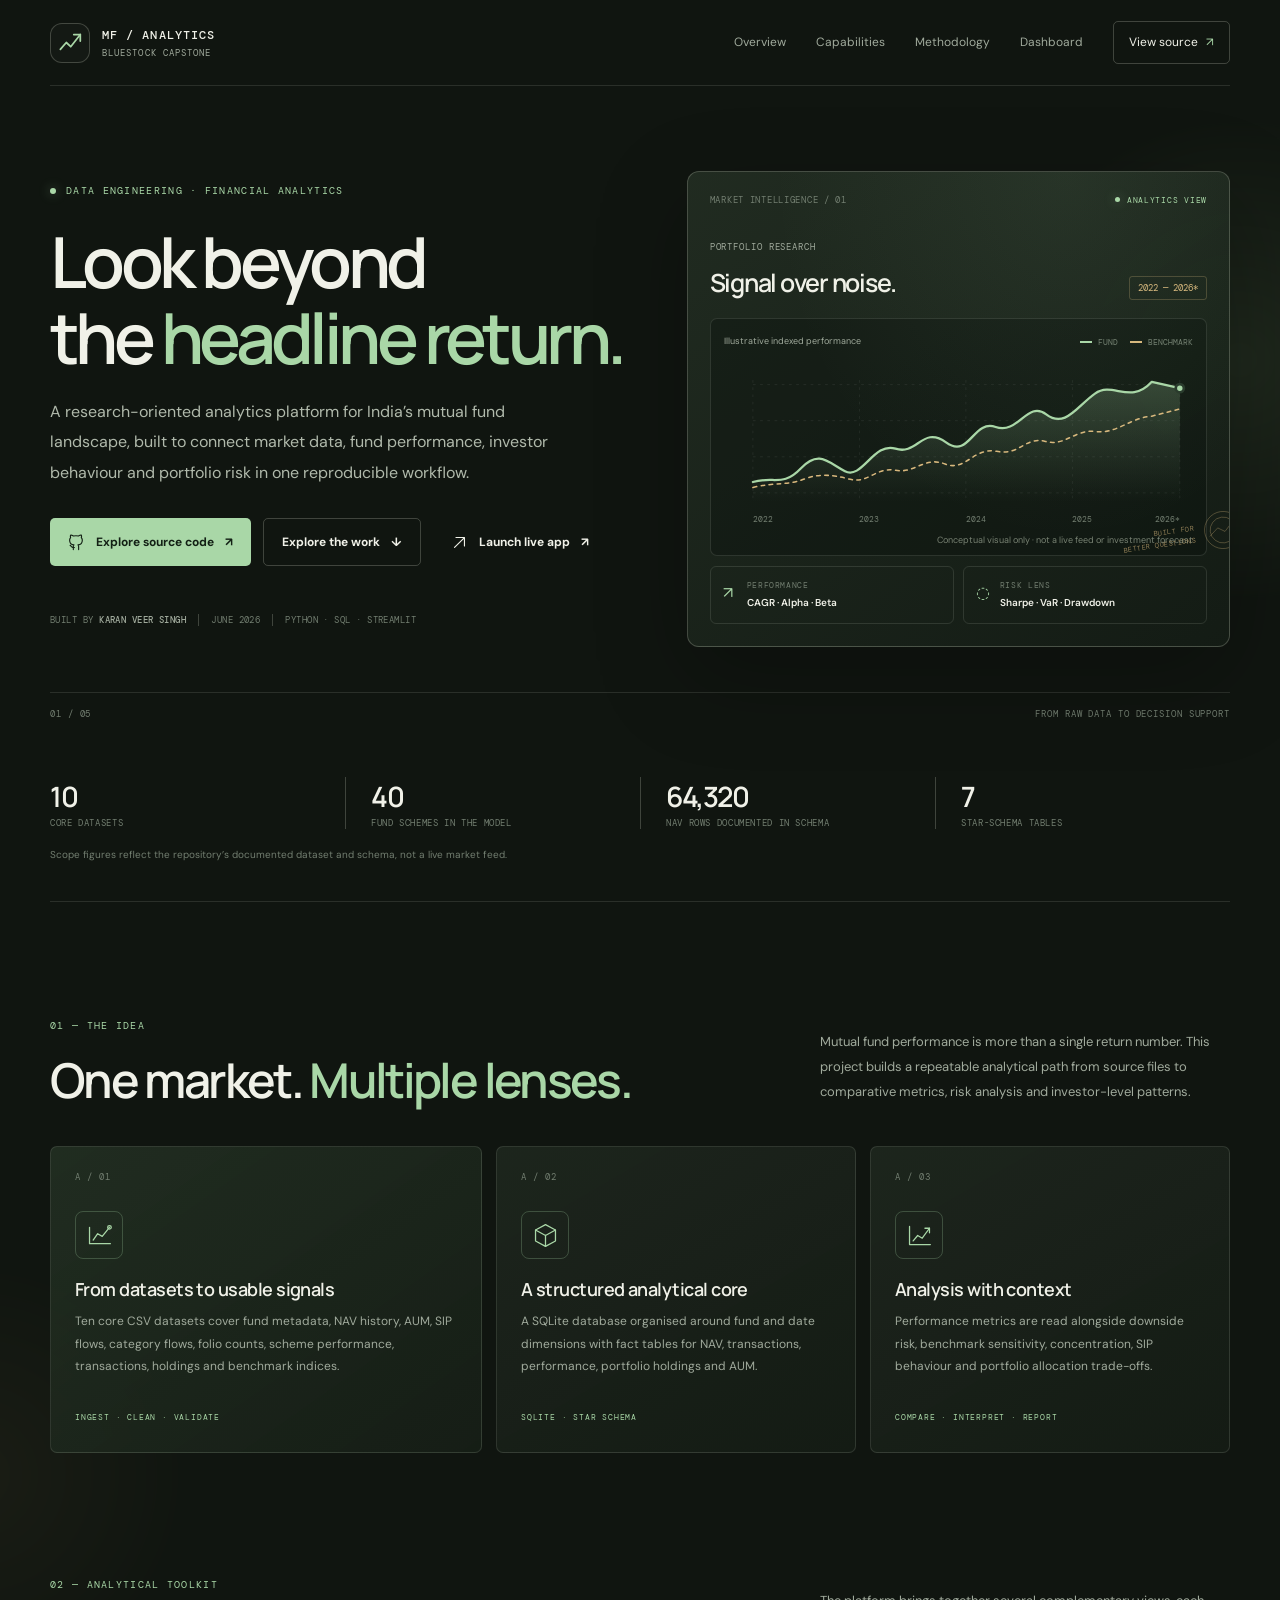
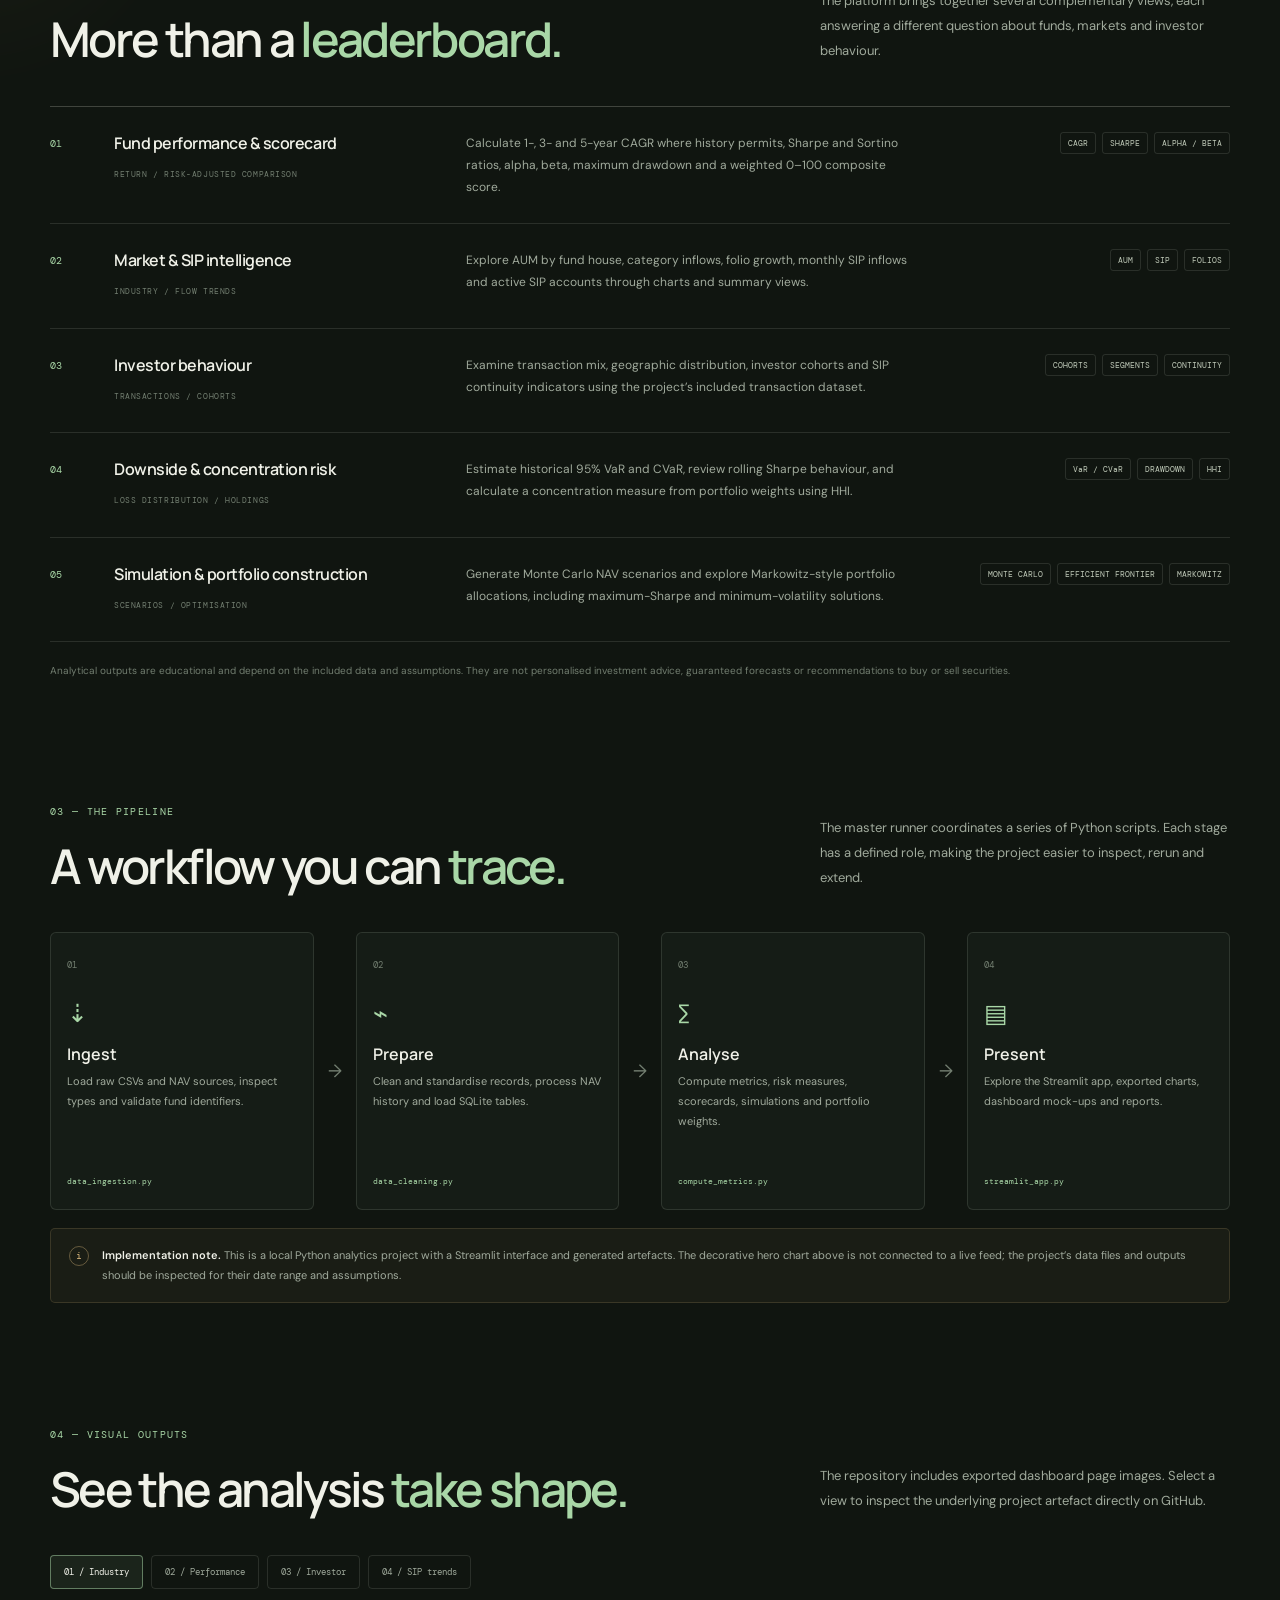
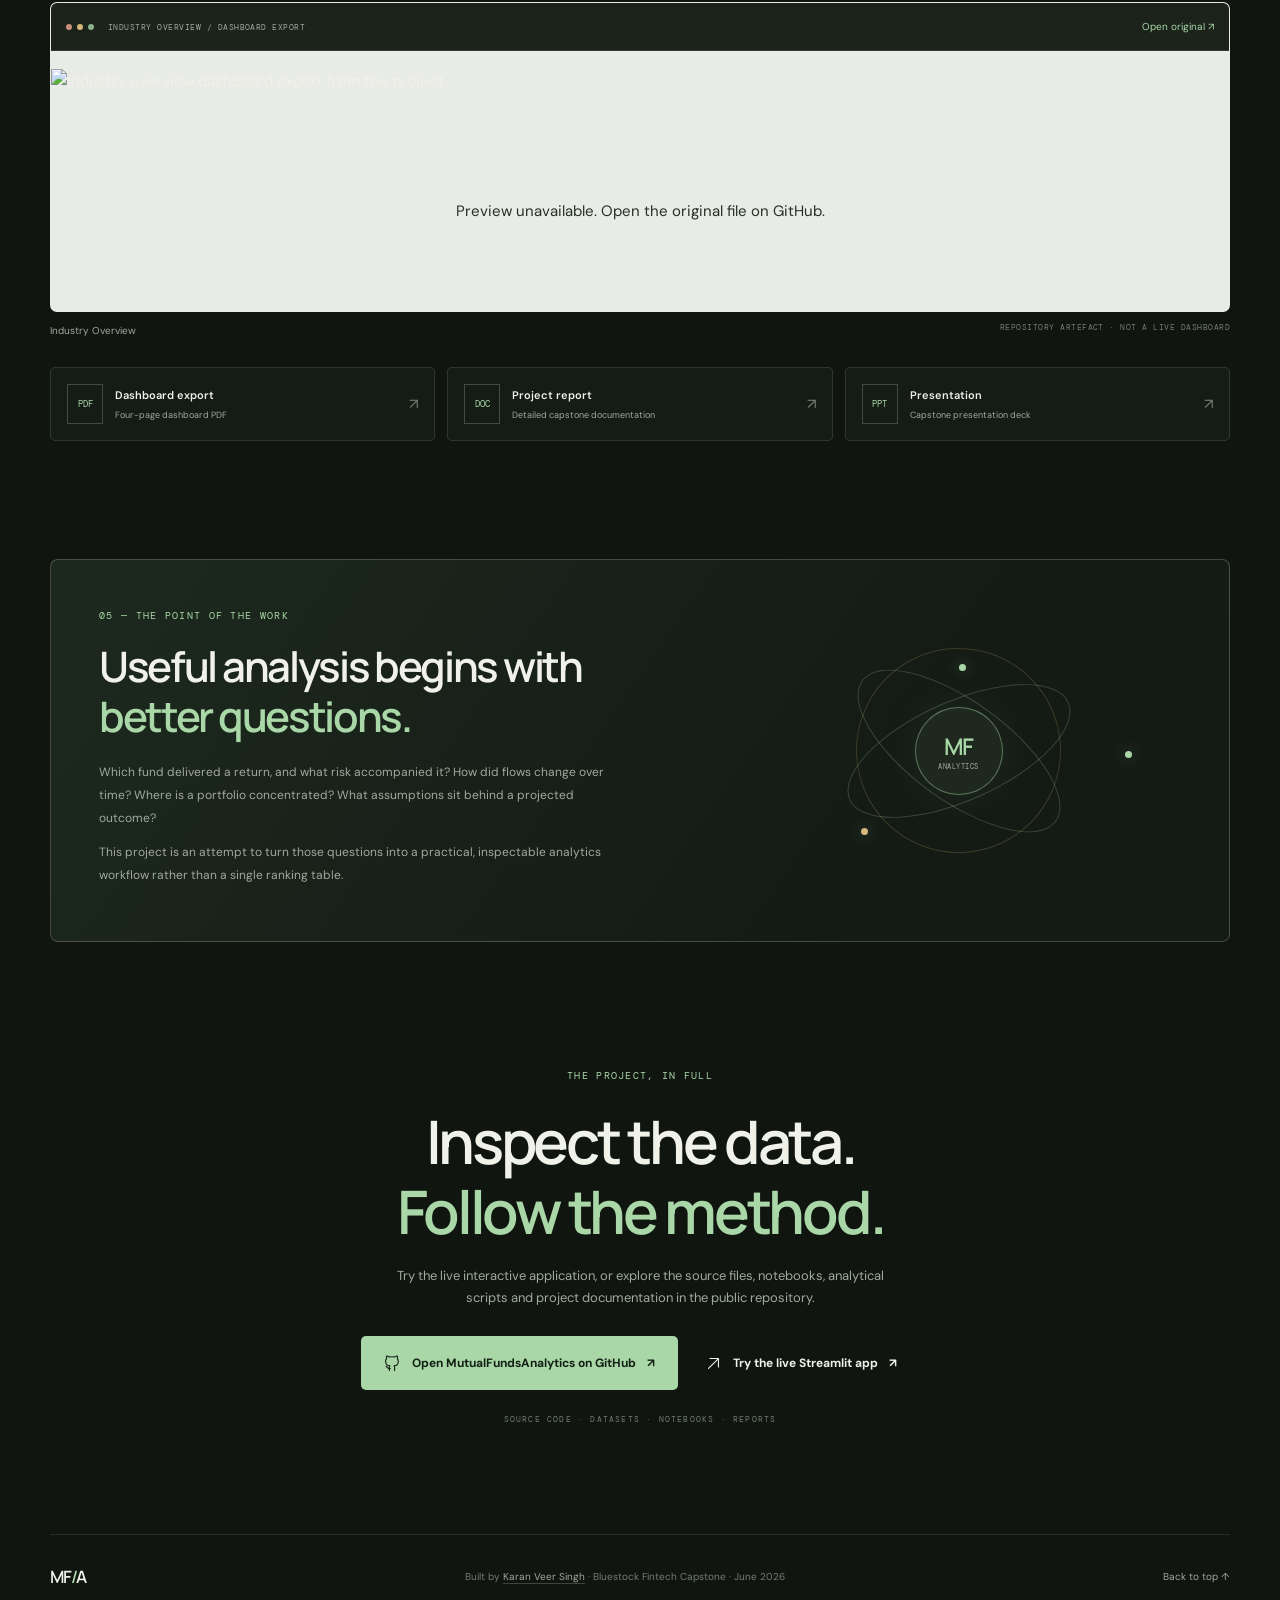
==== commit a74880d5: "Update index.html" ====
--- a/index.html
+++ b/index.html
@@ -1,3 +1,4 @@
+
 <!doctype html>
 <html lang="en">
 <head>
@@ -19,17 +20,31 @@
 <body>
   <div class="ambient ambient-one" aria-hidden="true"></div>
   <div class="ambient ambient-two" aria-hidden="true"></div>
+
   <header class="site-header">
     <a class="brand" href="#top" aria-label="Mutual Fund Analytics home">
       <span class="brand-mark" aria-hidden="true">
-        <svg viewBox="0 0 40 40" fill="none"><path d="M6 29.5 14.2 20l6.1 5.8L33.5 9" stroke="currentColor" stroke-width="2.4" stroke-linecap="round" stroke-linejoin="round"/><path d="M24.5 9H33.5V18" stroke="currentColor" stroke-width="2.4" stroke-linecap="round" stroke-linejoin="round"/></svg>
+        <svg viewBox="0 0 40 40" fill="none">
+          <path d="M6 29.5 14.2 20l6.1 5.8L33.5 9" stroke="currentColor" stroke-width="2.4" stroke-linecap="round" stroke-linejoin="round"/>
+          <path d="M24.5 9H33.5V18" stroke="currentColor" stroke-width="2.4" stroke-linecap="round" stroke-linejoin="round"/>
+        </svg>
       </span>
-      <span class="brand-copy"><strong>MF / ANALYTICS</strong><small>BLUESTOCK CAPSTONE</small></span>
+      <span class="brand-copy">
+        <strong>MF / ANALYTICS</strong>
+        <small>BLUESTOCK CAPSTONE</small>
+      </span>
     </a>
-    <button class="menu-toggle" type="button" aria-expanded="false" aria-controls="main-nav" aria-label="Open navigation"><span></span><span></span></button>
+
+    <button class="menu-toggle" type="button" aria-expanded="false" aria-controls="main-nav" aria-label="Open navigation">
+      <span></span><span></span>
+    </button>
+
     <nav id="main-nav" class="main-nav" aria-label="Main navigation">
-      <a href="#overview">Overview</a><a href="#capabilities">Capabilities</a><a href="#method">Methodology</a><a href="#dashboard">Dashboard</a>
-      <a class="nav-cta" href="https://github.com/karanveersingh05/MutualFundsAnalytics" target="_blank" rel="noreferrer">View source <span aria-hidden="true">↗</span></a>
+      <a href="#overview">Overview</a>
+      <a href="#capabilities">Capabilities</a>
+      <a href="#method">Methodology</a>
+      <a href="#dashboard">Dashboard</a>
+      <a class="nav-cta" href="https://github.com/karanveersingh05/MutualFundsAnalytics" target="_blank" rel="noopener noreferrer">View source <span aria-hidden="true">↗</span></a>
     </nav>
   </header>
 
@@ -37,41 +52,113 @@
     <section class="hero section-shell">
       <div class="hero-copy">
         <div class="eyebrow"><span class="status-dot"></span> DATA ENGINEERING · FINANCIAL ANALYTICS</div>
+
         <h1>Look beyond<br>the <em>headline return.</em></h1>
+
         <p class="hero-lede">A research-oriented analytics platform for India’s mutual fund landscape, built to connect market data, fund performance, investor behaviour and portfolio risk in one reproducible workflow.</p>
+
         <div class="hero-actions">
-          <a class="button button-primary" href="https://github.com/karanveersingh05/MutualFundsAnalytics" target="_blank" rel="noreferrer">
-            <svg viewBox="0 0 24 24" aria-hidden="true"><path d="M9 19c-4.3 1.3-4.3-2.5-6-3m12 6v-3.9a3.4 3.4 0 0 0-.9-2.7c3-.3 6.1-1.5 6.1-6.7a5.2 5.2 0 0 0-1.4-3.6 4.8 4.8 0 0 0-.1-3.6s-1.2-.4-3.9 1.4a13.5 13.5 0 0 0-7.1 0C5 1.1 3.8 1.5 3.8 1.5a4.8 4.8 0 0 0-.1 3.6 5.2 5.2 0 0 0-1.4 3.6c0 5.2 3.1 6.4 6.1 6.7a3.4 3.4 0 0 0-.9 2.7V22"/></svg>
+          <a class="button button-primary" href="https://github.com/karanveersingh05/MutualFundsAnalytics" target="_blank" rel="noopener noreferrer">
+            <svg viewBox="0 0 24 24" aria-hidden="true">
+              <path d="M9 19c-4.3 1.3-4.3-2.5-6-3m12 6v-3.9a3.4 3.4 0 0 0-.9-2.7c3-.3 6.1-1.5 6.1-6.7a5.2 5.2 0 0 0-1.4-3.6 4.8 4.8 0 0 0-.1-3.6s-1.2-.4-3.9 1.4a13.5 13.5 0 0 0-7.1 0C5 1.1 3.8 1.5 3.8 1.5a4.8 4.8 0 0 0-.1 3.6 5.2 5.2 0 0 0-1.4 3.6c0 5.2 3.1 6.4 6.1 6.7a3.4 3.4 0 0 0-.9 2.7V22"/>
+            </svg>
             Explore source code <span aria-hidden="true">↗</span>
           </a>
+
           <a class="button button-secondary" href="#dashboard">Explore the work <span aria-hidden="true">↓</span></a>
-        </div>
-        <div class="hero-meta"><span>BUILT BY <strong>KARAN VEER SINGH</strong></span><span class="meta-divider"></span><span>JUNE 2026</span><span class="meta-divider"></span><span>PYTHON · SQL · STREAMLIT</span></div>
+
+          <a class="button button-live" href="https://mutualfundsanalytics-bykaranveersingh.streamlit.app/" target="_blank" rel="noopener noreferrer" aria-label="Launch the live Mutual Fund Analytics app">
+            <svg viewBox="0 0 24 24" aria-hidden="true">
+              <path d="M5 19 19 5M7 5h12v12"/>
+            </svg>
+            Launch live app <span aria-hidden="true">↗</span>
+          </a>
+        </div>
+
+        <div class="hero-meta">
+          <span>BUILT BY <strong>KARAN VEER SINGH</strong></span>
+          <span class="meta-divider"></span>
+          <span>JUNE 2026</span>
+          <span class="meta-divider"></span>
+          <span>PYTHON · SQL · STREAMLIT</span>
+        </div>
       </div>
 
       <div class="hero-visual" aria-label="Illustrative fund analytics dashboard preview">
-        <div class="visual-topline"><span>MARKET INTELLIGENCE / 01</span><span class="live-label"><i></i> ANALYTICS VIEW</span></div>
-        <div class="visual-title-row"><div><span class="micro-label">PORTFOLIO RESEARCH</span><h2>Signal over noise.</h2></div><span class="period-chip">2022 — 2026*</span></div>
+        <div class="visual-topline">
+          <span>MARKET INTELLIGENCE / 01</span>
+          <span class="live-label"><i></i> ANALYTICS VIEW</span>
+        </div>
+
+        <div class="visual-title-row">
+          <div>
+            <span class="micro-label">PORTFOLIO RESEARCH</span>
+            <h2>Signal over noise.</h2>
+          </div>
+          <span class="period-chip">2022 — 2026*</span>
+        </div>
+
         <div class="chart-card">
-          <div class="chart-heading"><span>Illustrative indexed performance</span><span class="chart-key"><i class="key-line key-green"></i> FUND <i class="key-line key-gold"></i> BENCHMARK</span></div>
+          <div class="chart-heading">
+            <span>Illustrative indexed performance</span>
+            <span class="chart-key"><i class="key-line key-green"></i> FUND <i class="key-line key-gold"></i> BENCHMARK</span>
+          </div>
+
           <svg class="performance-chart" viewBox="0 0 520 190" role="img" aria-label="Decorative line chart illustrating a fund and benchmark trend; not live market data">
-            <defs><linearGradient id="chart-fill" x1="0" y1="0" x2="0" y2="1"><stop offset="0%" stop-color="#a9d7a7" stop-opacity=".22"/><stop offset="100%" stop-color="#a9d7a7" stop-opacity="0"/></linearGradient></defs>
-            <g class="chart-grid"><path d="M32 25H505M32 65H505M32 105H505M32 145H505"/><path d="M32 20V155M150 20V155M268 20V155M386 20V155M505 20V155"/></g>
+            <defs>
+              <linearGradient id="chart-fill" x1="0" y1="0" x2="0" y2="1">
+                <stop offset="0%" stop-color="#a9d7a7" stop-opacity=".22"/>
+                <stop offset="100%" stop-color="#a9d7a7" stop-opacity="0"/>
+              </linearGradient>
+            </defs>
+            <g class="chart-grid">
+              <path d="M32 25H505M32 65H505M32 105H505M32 145H505"/>
+              <path d="M32 20V155M150 20V155M268 20V155M386 20V155M505 20V155"/>
+            </g>
             <path class="chart-area" d="M32 133 C55 126 65 139 85 118 S115 111 134 121 S166 88 190 96 S220 70 246 89 S276 63 301 72 S336 42 357 58 S391 49 411 35 S450 48 474 22 L505 29 V155H32Z" fill="url(#chart-fill)"/>
             <path class="line-benchmark" d="M32 139 C56 133 70 137 88 130 S120 125 140 130 S168 116 190 120 S222 104 245 113 S276 94 302 99 S334 82 356 88 S389 74 412 77 S449 62 474 60 L505 52"/>
             <path class="line-fund" d="M32 133 C55 126 65 139 85 118 S115 111 134 121 S166 88 190 96 S220 70 246 89 S276 63 301 72 S336 42 357 58 S391 49 411 35 S450 48 474 22 L505 29"/>
             <circle cx="505" cy="29" r="4.5" class="chart-point"/>
-            <g class="chart-labels"><text x="32" y="177">2022</text><text x="150" y="177">2023</text><text x="268" y="177">2024</text><text x="386" y="177">2025</text><text x="505" y="177" text-anchor="end">2026*</text></g>
+            <g class="chart-labels">
+              <text x="32" y="177">2022</text>
+              <text x="150" y="177">2023</text>
+              <text x="268" y="177">2024</text>
+              <text x="386" y="177">2025</text>
+              <text x="505" y="177" text-anchor="end">2026*</text>
+            </g>
           </svg>
+
           <p class="chart-footnote">Conceptual visual only · not a live feed or investment forecast</p>
         </div>
+
         <div class="visual-metrics">
-          <div><span class="metric-icon">↗</span><small>PERFORMANCE</small><strong>CAGR · Alpha · Beta</strong></div>
-          <div><span class="metric-icon">◌</span><small>RISK LENS</small><strong>Sharpe · VaR · Drawdown</strong></div>
-        </div>
-        <div class="visual-stamp"><span>BUILT FOR<br>BETTER QUESTIONS</span><svg viewBox="0 0 80 80" aria-hidden="true"><circle cx="40" cy="40" r="33"/><circle cx="40" cy="40" r="23"/><path d="M15 48 31 35 43 43 64 22"/><path d="M53 22h11v11"/></svg></div>
-      </div>
-      <div class="hero-index"><span>01 / 05</span><span>FROM RAW DATA TO DECISION SUPPORT</span></div>
+          <div>
+            <span class="metric-icon">↗</span>
+            <small>PERFORMANCE</small>
+            <strong>CAGR · Alpha · Beta</strong>
+          </div>
+          <div>
+            <span class="metric-icon">◌</span>
+            <small>RISK LENS</small>
+            <strong>Sharpe · VaR · Drawdown</strong>
+          </div>
+        </div>
+
+        <div class="visual-stamp">
+          <span>BUILT FOR<br>BETTER QUESTIONS</span>
+          <svg viewBox="0 0 80 80" aria-hidden="true">
+            <circle cx="40" cy="40" r="33"/>
+            <circle cx="40" cy="40" r="23"/>
+            <path d="M15 48 31 35 43 43 64 22"/>
+            <path d="M53 22h11v11"/>
+          </svg>
+        </div>
+      </div>
+
+      <div class="hero-index">
+        <span>01 / 05</span>
+        <span>FROM RAW DATA TO DECISION SUPPORT</span>
+      </div>
     </section>
 
     <section class="proof-strip section-shell" aria-label="Project scope">
@@ -84,23 +171,41 @@
 
     <section id="overview" class="section section-shell">
       <div class="section-heading">
-        <div><span class="section-kicker">01 — THE IDEA</span><h2>One market. <em>Multiple lenses.</em></h2></div>
+        <div>
+          <span class="section-kicker">01 — THE IDEA</span>
+          <h2>One market. <em>Multiple lenses.</em></h2>
+        </div>
         <p>Mutual fund performance is more than a single return number. This project builds a repeatable analytical path from source files to comparative metrics, risk analysis and investor-level patterns.</p>
       </div>
+
       <div class="overview-grid">
         <article class="overview-card overview-card-large">
-          <div class="card-number">A / 01</div><div class="outline-icon"><svg viewBox="0 0 32 32" aria-hidden="true"><path d="M5 25V7m0 18h23M9 21l5-7 5 3 8-10"/><circle cx="27" cy="7" r="2"/></svg></div>
-          <h3>From datasets to usable signals</h3><p>Ten core CSV datasets cover fund metadata, NAV history, AUM, SIP flows, category flows, folio counts, scheme performance, transactions, holdings and benchmark indices.</p>
+          <div class="card-number">A / 01</div>
+          <div class="outline-icon">
+            <svg viewBox="0 0 32 32" aria-hidden="true"><path d="M5 25V7m0 18h23M9 21l5-7 5 3 8-10"/><circle cx="27" cy="7" r="2"/></svg>
+          </div>
+          <h3>From datasets to usable signals</h3>
+          <p>Ten core CSV datasets cover fund metadata, NAV history, AUM, SIP flows, category flows, folio counts, scheme performance, transactions, holdings and benchmark indices.</p>
           <span class="card-foot">INGEST · CLEAN · VALIDATE</span>
         </article>
+
         <article class="overview-card">
-          <div class="card-number">A / 02</div><div class="outline-icon"><svg viewBox="0 0 32 32" aria-hidden="true"><path d="M16 4 27 10v12L16 28 5 22V10L16 4Z"/><path d="m5 10 11 6 11-6M16 16v12"/></svg></div>
-          <h3>A structured analytical core</h3><p>A SQLite database organised around fund and date dimensions with fact tables for NAV, transactions, performance, portfolio holdings and AUM.</p>
+          <div class="card-number">A / 02</div>
+          <div class="outline-icon">
+            <svg viewBox="0 0 32 32" aria-hidden="true"><path d="M16 4 27 10v12L16 28 5 22V10L16 4Z"/><path d="m5 10 11 6 11-6M16 16v12"/></svg>
+          </div>
+          <h3>A structured analytical core</h3>
+          <p>A SQLite database organised around fund and date dimensions with fact tables for NAV, transactions, performance, portfolio holdings and AUM.</p>
           <span class="card-foot">SQLITE · STAR SCHEMA</span>
         </article>
+
         <article class="overview-card">
-          <div class="card-number">A / 03</div><div class="outline-icon"><svg viewBox="0 0 32 32" aria-hidden="true"><path d="M5 26V6m0 20h23M9 22l5-6 5 3 8-11"/><path d="M22 8h5v5"/></svg></div>
-          <h3>Analysis with context</h3><p>Performance metrics are read alongside downside risk, benchmark sensitivity, concentration, SIP behaviour and portfolio allocation trade-offs.</p>
+          <div class="card-number">A / 03</div>
+          <div class="outline-icon">
+            <svg viewBox="0 0 32 32" aria-hidden="true"><path d="M5 26V6m0 20h23M9 22l5-6 5 3 8-11"/><path d="M22 8h5v5"/></svg>
+          </div>
+          <h3>Analysis with context</h3>
+          <p>Performance metrics are read alongside downside risk, benchmark sensitivity, concentration, SIP behaviour and portfolio allocation trade-offs.</p>
           <span class="card-foot">COMPARE · INTERPRET · REPORT</span>
         </article>
       </div>
@@ -108,75 +213,204 @@
 
     <section id="capabilities" class="section section-shell capabilities-section">
       <div class="section-heading">
-        <div><span class="section-kicker">02 — ANALYTICAL TOOLKIT</span><h2>More than a <em>leaderboard.</em></h2></div>
+        <div>
+          <span class="section-kicker">02 — ANALYTICAL TOOLKIT</span>
+          <h2>More than a <em>leaderboard.</em></h2>
+        </div>
         <p>The platform brings together several complementary views, each answering a different question about funds, markets and investor behaviour.</p>
       </div>
+
       <div class="capability-list">
-        <article class="capability-row"><span class="capability-index">01</span><div class="capability-name"><h3>Fund performance & scorecard</h3><span>RETURN / RISK-ADJUSTED COMPARISON</span></div><p>Calculate 1-, 3- and 5-year CAGR where history permits, Sharpe and Sortino ratios, alpha, beta, maximum drawdown and a weighted 0–100 composite score.</p><div class="capability-tags"><span>CAGR</span><span>SHARPE</span><span>ALPHA / BETA</span></div></article>
-        <article class="capability-row"><span class="capability-index">02</span><div class="capability-name"><h3>Market & SIP intelligence</h3><span>INDUSTRY / FLOW TRENDS</span></div><p>Explore AUM by fund house, category inflows, folio growth, monthly SIP inflows and active SIP accounts through charts and summary views.</p><div class="capability-tags"><span>AUM</span><span>SIP</span><span>FOLIOS</span></div></article>
-        <article class="capability-row"><span class="capability-index">03</span><div class="capability-name"><h3>Investor behaviour</h3><span>TRANSACTIONS / COHORTS</span></div><p>Examine transaction mix, geographic distribution, investor cohorts and SIP continuity indicators using the project’s included transaction dataset.</p><div class="capability-tags"><span>COHORTS</span><span>SEGMENTS</span><span>CONTINUITY</span></div></article>
-        <article class="capability-row"><span class="capability-index">04</span><div class="capability-name"><h3>Downside & concentration risk</h3><span>LOSS DISTRIBUTION / HOLDINGS</span></div><p>Estimate historical 95% VaR and CVaR, review rolling Sharpe behaviour, and calculate a concentration measure from portfolio weights using HHI.</p><div class="capability-tags"><span>VaR / CVaR</span><span>DRAWDOWN</span><span>HHI</span></div></article>
-        <article class="capability-row"><span class="capability-index">05</span><div class="capability-name"><h3>Simulation & portfolio construction</h3><span>SCENARIOS / OPTIMISATION</span></div><p>Generate Monte Carlo NAV scenarios and explore Markowitz-style portfolio allocations, including maximum-Sharpe and minimum-volatility solutions.</p><div class="capability-tags"><span>MONTE CARLO</span><span>EFFICIENT FRONTIER</span><span>MARKOWITZ</span></div></article>
-      </div>
+        <article class="capability-row">
+          <span class="capability-index">01</span>
+          <div class="capability-name"><h3>Fund performance &amp; scorecard</h3><span>RETURN / RISK-ADJUSTED COMPARISON</span></div>
+          <p>Calculate 1-, 3- and 5-year CAGR where history permits, Sharpe and Sortino ratios, alpha, beta, maximum drawdown and a weighted 0–100 composite score.</p>
+          <div class="capability-tags"><span>CAGR</span><span>SHARPE</span><span>ALPHA / BETA</span></div>
+        </article>
+
+        <article class="capability-row">
+          <span class="capability-index">02</span>
+          <div class="capability-name"><h3>Market &amp; SIP intelligence</h3><span>INDUSTRY / FLOW TRENDS</span></div>
+          <p>Explore AUM by fund house, category inflows, folio growth, monthly SIP inflows and active SIP accounts through charts and summary views.</p>
+          <div class="capability-tags"><span>AUM</span><span>SIP</span><span>FOLIOS</span></div>
+        </article>
+
+        <article class="capability-row">
+          <span class="capability-index">03</span>
+          <div class="capability-name"><h3>Investor behaviour</h3><span>TRANSACTIONS / COHORTS</span></div>
+          <p>Examine transaction mix, geographic distribution, investor cohorts and SIP continuity indicators using the project’s included transaction dataset.</p>
+          <div class="capability-tags"><span>COHORTS</span><span>SEGMENTS</span><span>CONTINUITY</span></div>
+        </article>
+
+        <article class="capability-row">
+          <span class="capability-index">04</span>
+          <div class="capability-name"><h3>Downside &amp; concentration risk</h3><span>LOSS DISTRIBUTION / HOLDINGS</span></div>
+          <p>Estimate historical 95% VaR and CVaR, review rolling Sharpe behaviour, and calculate a concentration measure from portfolio weights using HHI.</p>
+          <div class="capability-tags"><span>VaR / CVaR</span><span>DRAWDOWN</span><span>HHI</span></div>
+        </article>
+
+        <article class="capability-row">
+          <span class="capability-index">05</span>
+          <div class="capability-name"><h3>Simulation &amp; portfolio construction</h3><span>SCENARIOS / OPTIMISATION</span></div>
+          <p>Generate Monte Carlo NAV scenarios and explore Markowitz-style portfolio allocations, including maximum-Sharpe and minimum-volatility solutions.</p>
+          <div class="capability-tags"><span>MONTE CARLO</span><span>EFFICIENT FRONTIER</span><span>MARKOWITZ</span></div>
+        </article>
+      </div>
+
       <p class="disclaimer">Analytical outputs are educational and depend on the included data and assumptions. They are not personalised investment advice, guaranteed forecasts or recommendations to buy or sell securities.</p>
     </section>
 
     <section id="method" class="section section-shell method-section">
       <div class="section-heading">
-        <div><span class="section-kicker">03 — THE PIPELINE</span><h2>A workflow you can <em>trace.</em></h2></div>
+        <div>
+          <span class="section-kicker">03 — THE PIPELINE</span>
+          <h2>A workflow you can <em>trace.</em></h2>
+        </div>
         <p>The master runner coordinates a series of Python scripts. Each stage has a defined role, making the project easier to inspect, rerun and extend.</p>
       </div>
+
       <div class="pipeline" aria-label="Analytics pipeline">
-        <div class="pipeline-step"><span class="pipeline-no">01</span><div class="pipeline-symbol">⇣</div><h3>Ingest</h3><p>Load raw CSVs and NAV sources, inspect types and validate fund identifiers.</p><code>data_ingestion.py</code></div>
+        <div class="pipeline-step">
+          <span class="pipeline-no">01</span>
+          <div class="pipeline-symbol">⇣</div>
+          <h3>Ingest</h3>
+          <p>Load raw CSVs and NAV sources, inspect types and validate fund identifiers.</p>
+          <code>data_ingestion.py</code>
+        </div>
         <div class="pipeline-connector" aria-hidden="true">→</div>
-        <div class="pipeline-step"><span class="pipeline-no">02</span><div class="pipeline-symbol">⌁</div><h3>Prepare</h3><p>Clean and standardise records, process NAV history and load SQLite tables.</p><code>data_cleaning.py</code></div>
+        <div class="pipeline-step">
+          <span class="pipeline-no">02</span>
+          <div class="pipeline-symbol">⌁</div>
+          <h3>Prepare</h3>
+          <p>Clean and standardise records, process NAV history and load SQLite tables.</p>
+          <code>data_cleaning.py</code>
+        </div>
         <div class="pipeline-connector" aria-hidden="true">→</div>
-        <div class="pipeline-step"><span class="pipeline-no">03</span><div class="pipeline-symbol">∑</div><h3>Analyse</h3><p>Compute metrics, risk measures, scorecards, simulations and portfolio weights.</p><code>compute_metrics.py</code></div>
+        <div class="pipeline-step">
+          <span class="pipeline-no">03</span>
+          <div class="pipeline-symbol">∑</div>
+          <h3>Analyse</h3>
+          <p>Compute metrics, risk measures, scorecards, simulations and portfolio weights.</p>
+          <code>compute_metrics.py</code>
+        </div>
         <div class="pipeline-connector" aria-hidden="true">→</div>
-        <div class="pipeline-step"><span class="pipeline-no">04</span><div class="pipeline-symbol">▤</div><h3>Present</h3><p>Explore the Streamlit app, exported charts, dashboard mock-ups and reports.</p><code>streamlit_app.py</code></div>
-      </div>
-      <div class="architecture-note"><span class="note-mark">i</span><p><strong>Implementation note.</strong> This is a local Python analytics project with a Streamlit interface and generated artefacts. The decorative hero chart above is not connected to a live feed; the project’s data files and outputs should be inspected for their date range and assumptions.</p></div>
+        <div class="pipeline-step">
+          <span class="pipeline-no">04</span>
+          <div class="pipeline-symbol">▤</div>
+          <h3>Present</h3>
+          <p>Explore the Streamlit app, exported charts, dashboard mock-ups and reports.</p>
+          <code>streamlit_app.py</code>
+        </div>
+      </div>
+
+      <div class="architecture-note">
+        <span class="note-mark">i</span>
+        <p><strong>Implementation note.</strong> This is a local Python analytics project with a Streamlit interface and generated artefacts. The decorative hero chart above is not connected to a live feed; the project’s data files and outputs should be inspected for their date range and assumptions.</p>
+      </div>
     </section>
 
     <section id="dashboard" class="section section-shell dashboard-section">
       <div class="section-heading">
-        <div><span class="section-kicker">04 — VISUAL OUTPUTS</span><h2>See the analysis <em>take shape.</em></h2></div>
+        <div>
+          <span class="section-kicker">04 — VISUAL OUTPUTS</span>
+          <h2>See the analysis <em>take shape.</em></h2>
+        </div>
         <p>The repository includes exported dashboard page images. Select a view to inspect the underlying project artefact directly on GitHub.</p>
       </div>
+
       <div class="dashboard-tabs" role="tablist" aria-label="Dashboard preview selector">
         <button class="dashboard-tab is-active" type="button" role="tab" aria-selected="true" data-view="industry">01 / Industry</button>
         <button class="dashboard-tab" type="button" role="tab" aria-selected="false" data-view="performance">02 / Performance</button>
         <button class="dashboard-tab" type="button" role="tab" aria-selected="false" data-view="investor">03 / Investor</button>
         <button class="dashboard-tab" type="button" role="tab" aria-selected="false" data-view="sip">04 / SIP trends</button>
       </div>
+
       <div class="dashboard-preview">
-        <div class="preview-chrome"><div class="window-dots"><i></i><i></i><i></i></div><span id="preview-title">INDUSTRY OVERVIEW / DASHBOARD EXPORT</span><a id="preview-link" href="https://github.com/karanveersingh05/MutualFundsAnalytics/blob/main/dashboard/Page_1_Industry_Overview.png" target="_blank" rel="noreferrer">Open original ↗</a></div>
-        <div class="preview-image-wrap"><img id="dashboard-image" src="https://raw.githubusercontent.com/karanveersingh05/MutualFundsAnalytics/main/dashboard/Page_1_Industry_Overview.png" alt="Industry overview dashboard export from the project" loading="lazy"><div id="image-fallback" class="image-fallback" hidden>Preview unavailable. Open the original file on GitHub.</div></div>
-      </div>
-      <div class="dashboard-caption"><span id="preview-caption">Industry Overview</span><span>REPOSITORY ARTEFACT · NOT A LIVE DASHBOARD</span></div>
+        <div class="preview-chrome">
+          <div class="window-dots"><i></i><i></i><i></i></div>
+          <span id="preview-title">INDUSTRY OVERVIEW / DASHBOARD EXPORT</span>
+          <a id="preview-link" href="https://github.com/karanveersingh05/MutualFundsAnalytics/blob/main/dashboard/Page_1_Industry_Overview.png" target="_blank" rel="noopener noreferrer">Open original ↗</a>
+        </div>
+        <div class="preview-image-wrap">
+          <img id="dashboard-image" src="https://raw.githubusercontent.com/karanveersingh05/MutualFundsAnalytics/main/dashboard/Page_1_Industry_Overview.png" alt="Industry overview dashboard export from the project" loading="lazy">
+          <div id="image-fallback" class="image-fallback" hidden>Preview unavailable. Open the original file on GitHub.</div>
+        </div>
+      </div>
+
+      <div class="dashboard-caption">
+        <span id="preview-caption">Industry Overview</span>
+        <span>REPOSITORY ARTEFACT · NOT A LIVE DASHBOARD</span>
+      </div>
+
       <div class="report-links">
-        <a href="https://github.com/karanveersingh05/MutualFundsAnalytics/blob/main/dashboard/Dashboard.pdf" target="_blank" rel="noreferrer"><span class="report-icon">PDF</span><span><strong>Dashboard export</strong><small>Four-page dashboard PDF</small></span><b>↗</b></a>
-        <a href="https://github.com/karanveersingh05/MutualFundsAnalytics/blob/main/reports/Project%20File%20by%20Karan%20Veer%20Singh.pdf" target="_blank" rel="noreferrer"><span class="report-icon">DOC</span><span><strong>Project report</strong><small>Detailed capstone documentation</small></span><b>↗</b></a>
-        <a href="https://github.com/karanveersingh05/MutualFundsAnalytics/blob/main/reports/Bluestock_MF_Presentation.pptx" target="_blank" rel="noreferrer"><span class="report-icon">PPT</span><span><strong>Presentation</strong><small>Capstone presentation deck</small></span><b>↗</b></a>
+        <a href="https://github.com/karanveersingh05/MutualFundsAnalytics/blob/main/dashboard/Dashboard.pdf" target="_blank" rel="noopener noreferrer">
+          <span class="report-icon">PDF</span>
+          <span><strong>Dashboard export</strong><small>Four-page dashboard PDF</small></span>
+          <b>↗</b>
+        </a>
+        <a href="https://github.com/karanveersingh05/MutualFundsAnalytics/blob/main/reports/Project%20File%20by%20Karan%20Veer%20Singh.pdf" target="_blank" rel="noopener noreferrer">
+          <span class="report-icon">DOC</span>
+          <span><strong>Project report</strong><small>Detailed capstone documentation</small></span>
+          <b>↗</b>
+        </a>
+        <a href="https://github.com/karanveersingh05/MutualFundsAnalytics/blob/main/reports/Bluestock_MF_Presentation.pptx" target="_blank" rel="noopener noreferrer">
+          <span class="report-icon">PPT</span>
+          <span><strong>Presentation</strong><small>Capstone presentation deck</small></span>
+          <b>↗</b>
+        </a>
       </div>
     </section>
 
     <section class="section section-shell principles-section">
       <div class="principles-card">
-        <div class="principles-copy"><span class="section-kicker">05 — THE POINT OF THE WORK</span><h2>Useful analysis begins with <em>better questions.</em></h2><p>Which fund delivered a return, and what risk accompanied it? How did flows change over time? Where is a portfolio concentrated? What assumptions sit behind a projected outcome?</p><p>This project is an attempt to turn those questions into a practical, inspectable analytics workflow rather than a single ranking table.</p></div>
-        <div class="principles-visual" aria-hidden="true"><div class="orbit orbit-a"></div><div class="orbit orbit-b"></div><div class="orbit orbit-c"></div><div class="orbit-core"><span>MF</span><small>ANALYTICS</small></div><i class="orbit-dot dot-a"></i><i class="orbit-dot dot-b"></i><i class="orbit-dot dot-c"></i></div>
+        <div class="principles-copy">
+          <span class="section-kicker">05 — THE POINT OF THE WORK</span>
+          <h2>Useful analysis begins with <em>better questions.</em></h2>
+          <p>Which fund delivered a return, and what risk accompanied it? How did flows change over time? Where is a portfolio concentrated? What assumptions sit behind a projected outcome?</p>
+          <p>This project is an attempt to turn those questions into a practical, inspectable analytics workflow rather than a single ranking table.</p>
+        </div>
+
+        <div class="principles-visual" aria-hidden="true">
+          <div class="orbit orbit-a"></div>
+          <div class="orbit orbit-b"></div>
+          <div class="orbit orbit-c"></div>
+          <div class="orbit-core"><span>MF</span><small>ANALYTICS</small></div>
+          <i class="orbit-dot dot-a"></i>
+          <i class="orbit-dot dot-b"></i>
+          <i class="orbit-dot dot-c"></i>
+        </div>
       </div>
     </section>
 
     <section class="closing section-shell">
       <span class="section-kicker">THE PROJECT, IN FULL</span>
       <h2>Inspect the data.<br><em>Follow the method.</em></h2>
-      <p>Explore the source files, notebooks, analytical scripts and project documentation in the public repository.</p>
-      <a class="button button-primary button-large" href="https://github.com/karanveersingh05/MutualFundsAnalytics" target="_blank" rel="noreferrer"><svg viewBox="0 0 24 24" aria-hidden="true"><path d="M9 19c-4.3 1.3-4.3-2.5-6-3m12 6v-3.9a3.4 3.4 0 0 0-.9-2.7c3-.3 6.1-1.5 6.1-6.7a5.2 5.2 0 0 0-1.4-3.6 4.8 4.8 0 0 0-.1-3.6s-1.2-.4-3.9 1.4a13.5 13.5 0 0 0-7.1 0C5 1.1 3.8 1.5 3.8 1.5a4.8 4.8 0 0 0-.1 3.6c-.9 1-1.4 2.3-1.4 3.6 0 5.2 3.1 6.4 6.1 6.7a3.4 3.4 0 0 0-.9 2.7V22"/></svg> Open MutualFundsAnalytics on GitHub <span aria-hidden="true">↗</span></a>
+      <p>Try the live interactive application, or explore the source files, notebooks, analytical scripts and project documentation in the public repository.</p>
+
+      <div class="closing-actions">
+        <a class="button button-primary button-large" href="https://github.com/karanveersingh05/MutualFundsAnalytics" target="_blank" rel="noopener noreferrer">
+          <svg viewBox="0 0 24 24" aria-hidden="true">
+            <path d="M9 19c-4.3 1.3-4.3-2.5-6-3m12 6v-3.9a3.4 3.4 0 0 0-.9-2.7c3-.3 6.1-1.5 6.1-6.7a5.2 5.2 0 0 0-1.4-3.6 4.8 4.8 0 0 0-.1-3.6s-1.2-.4-3.9 1.4a13.5 13.5 0 0 0-7.1 0C5 1.1 3.8 1.5 3.8 1.5a4.8 4.8 0 0 0-.1 3.6c-.9 1-1.4 2.3-1.4 3.6 0 5.2 3.1 6.4 6.1 6.7a3.4 3.4 0 0 0-.9 2.7V22"/>
+          </svg>
+          Open MutualFundsAnalytics on GitHub <span aria-hidden="true">↗</span>
+        </a>
+
+        <a class="button button-live button-large" href="https://mutualfundsanalytics-bykaranveersingh.streamlit.app/" target="_blank" rel="noopener noreferrer">
+          <svg viewBox="0 0 24 24" aria-hidden="true">
+            <path d="M5 19 19 5M7 5h12v12"/>
+          </svg>
+          Try the live Streamlit app <span aria-hidden="true">↗</span>
+        </a>
+      </div>
+
       <div class="closing-footnote">SOURCE CODE · DATASETS · NOTEBOOKS · REPORTS</div>
     </section>
   </main>
 
-  <footer class="site-footer section-shell"><a class="footer-mark" href="#top">MF<span>/</span>A</a><p>Built by <a href="https://www.linkedin.com/in/karanveersingh05/" target="_blank" rel="noreferrer">Karan Veer Singh</a> · Bluestock Fintech Capstone · June 2026</p><a class="back-top" href="#top">Back to top ↑</a></footer>
+  <footer class="site-footer section-shell">
+    <a class="footer-mark" href="#top">MF<span>/</span>A</a>
+    <p>Built by <a href="https://www.linkedin.com/in/karanveersingh05/" target="_blank" rel="noopener noreferrer">Karan Veer Singh</a> · Bluestock Fintech Capstone · June 2026</p>
+    <a class="back-top" href="#top">Back to top ↑</a>
+  </footer>
 </body>
 </html>
--- a/styles.css
+++ b/styles.css
@@ -1,4 +1,3 @@
-/* Mutual Fund Analytics — responsive project showcase */
 :root {
   color-scheme: dark;
   --bg: #101510;
@@ -288,3 +287,77 @@
 @media (prefers-reduced-motion: reduce) {
   *, *::before, *::after { scroll-behavior: auto !important; animation-duration: .01ms !important; animation-iteration-count: 1 !important; transition-duration: .01ms !important; }
 }
+
+/* FIX: Prevent unwanted horizontal scrolling */
+html {
+  width: 100%;
+  max-width: 100%;
+  overflow-x: clip;
+}
+
+body {
+  width: 100%;
+  max-width: 100%;
+  overflow-x: clip;
+}
+
+*, 
+*::before, 
+*::after {
+  box-sizing: border-box;
+}
+
+img,
+video,
+canvas,
+iframe {
+  max-width: 100%;
+}
+
+svg {
+  max-width: 100%;
+}
+
+.section-shell,
+.site-header,
+.hero,
+.hero-copy,
+.hero-visual,
+.overview-grid,
+.capability-row,
+.pipeline,
+.principles-card,
+.dashboard-preview,
+.site-footer {
+  min-width: 0;
+}
+
+.hero-copy,
+.section-heading,
+.overview-card,
+.capability-row,
+.pipeline-step,
+.principles-copy {
+  overflow-wrap: anywhere;
+}
+
+@media (max-width: 640px) {
+  .section-shell,
+  .site-header {
+    width: calc(100% - 36px);
+    max-width: 100%;
+  }
+
+  .hero,
+  .hero-visual,
+  .chart-card,
+  .dashboard-preview,
+  .principles-card {
+    min-width: 0;
+    max-width: 100%;
+  }
+
+  .performance-chart {
+    max-width: 100%;
+  }
+}
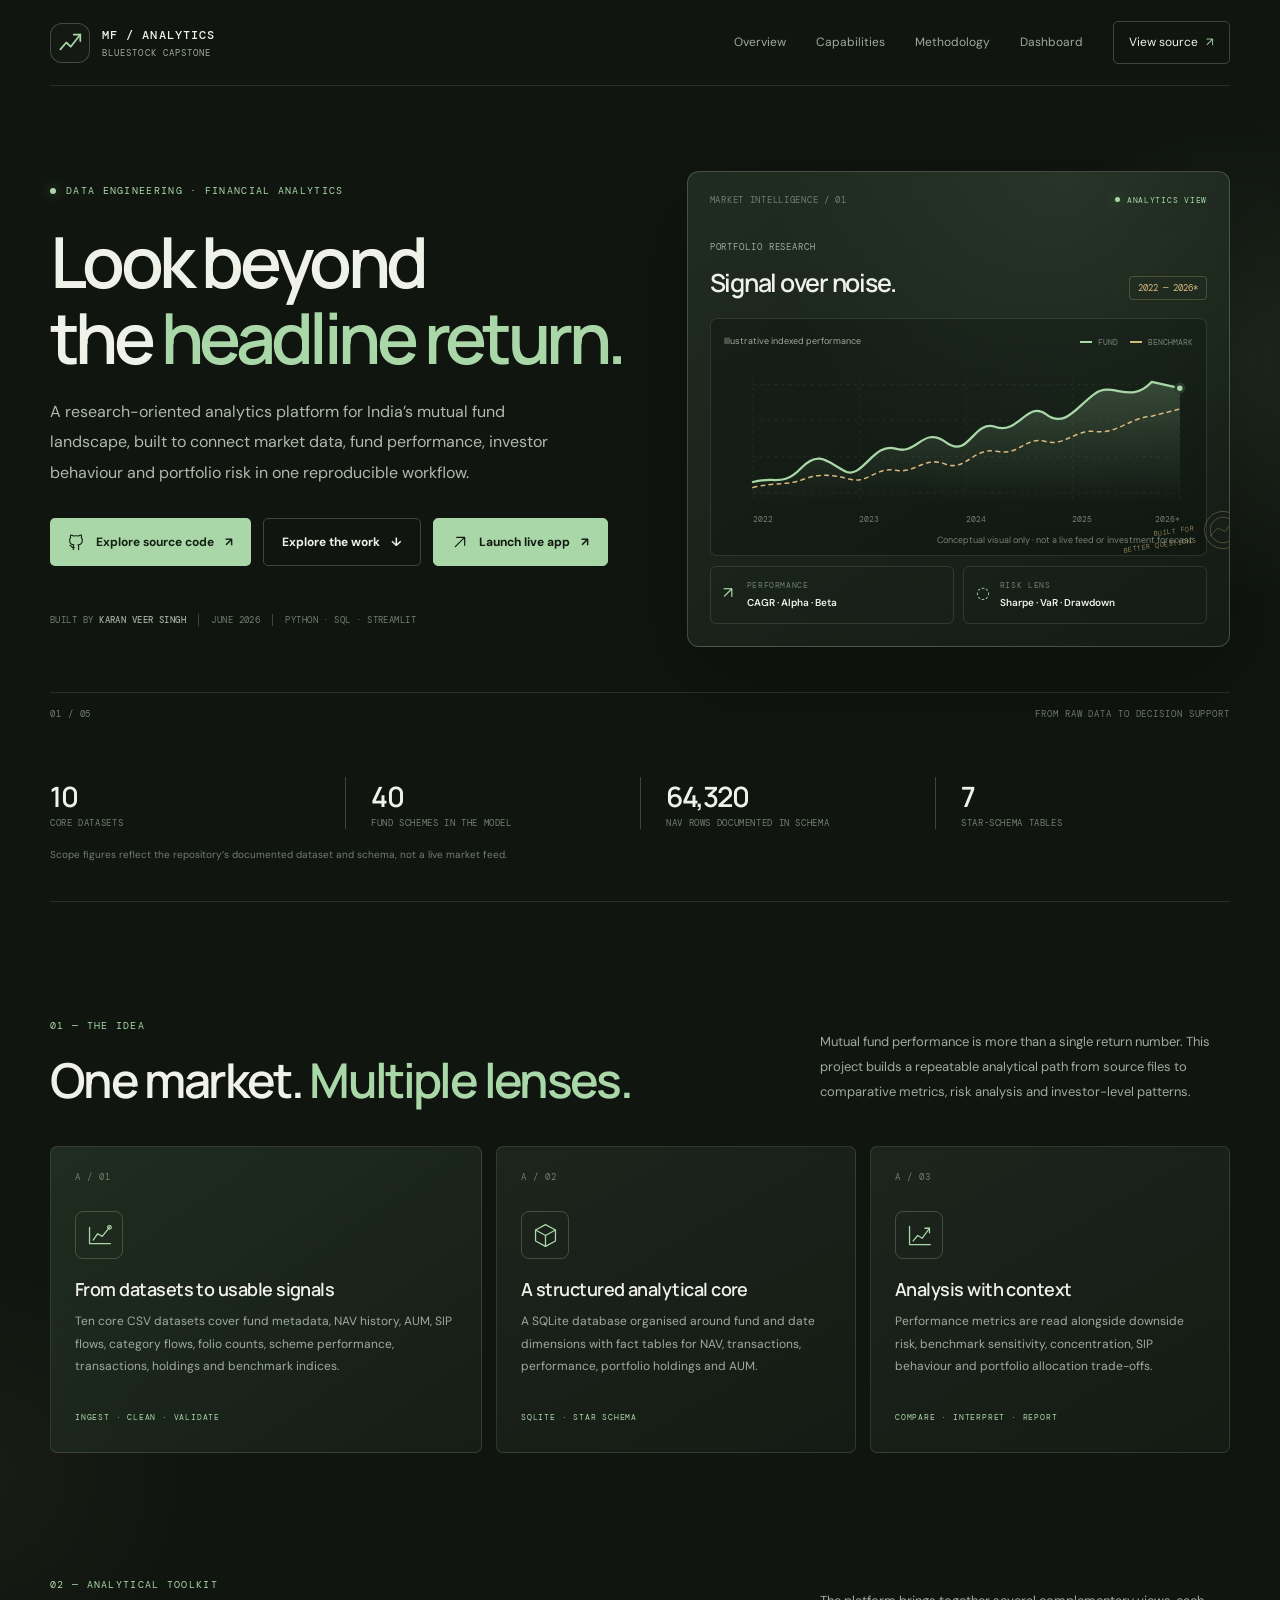
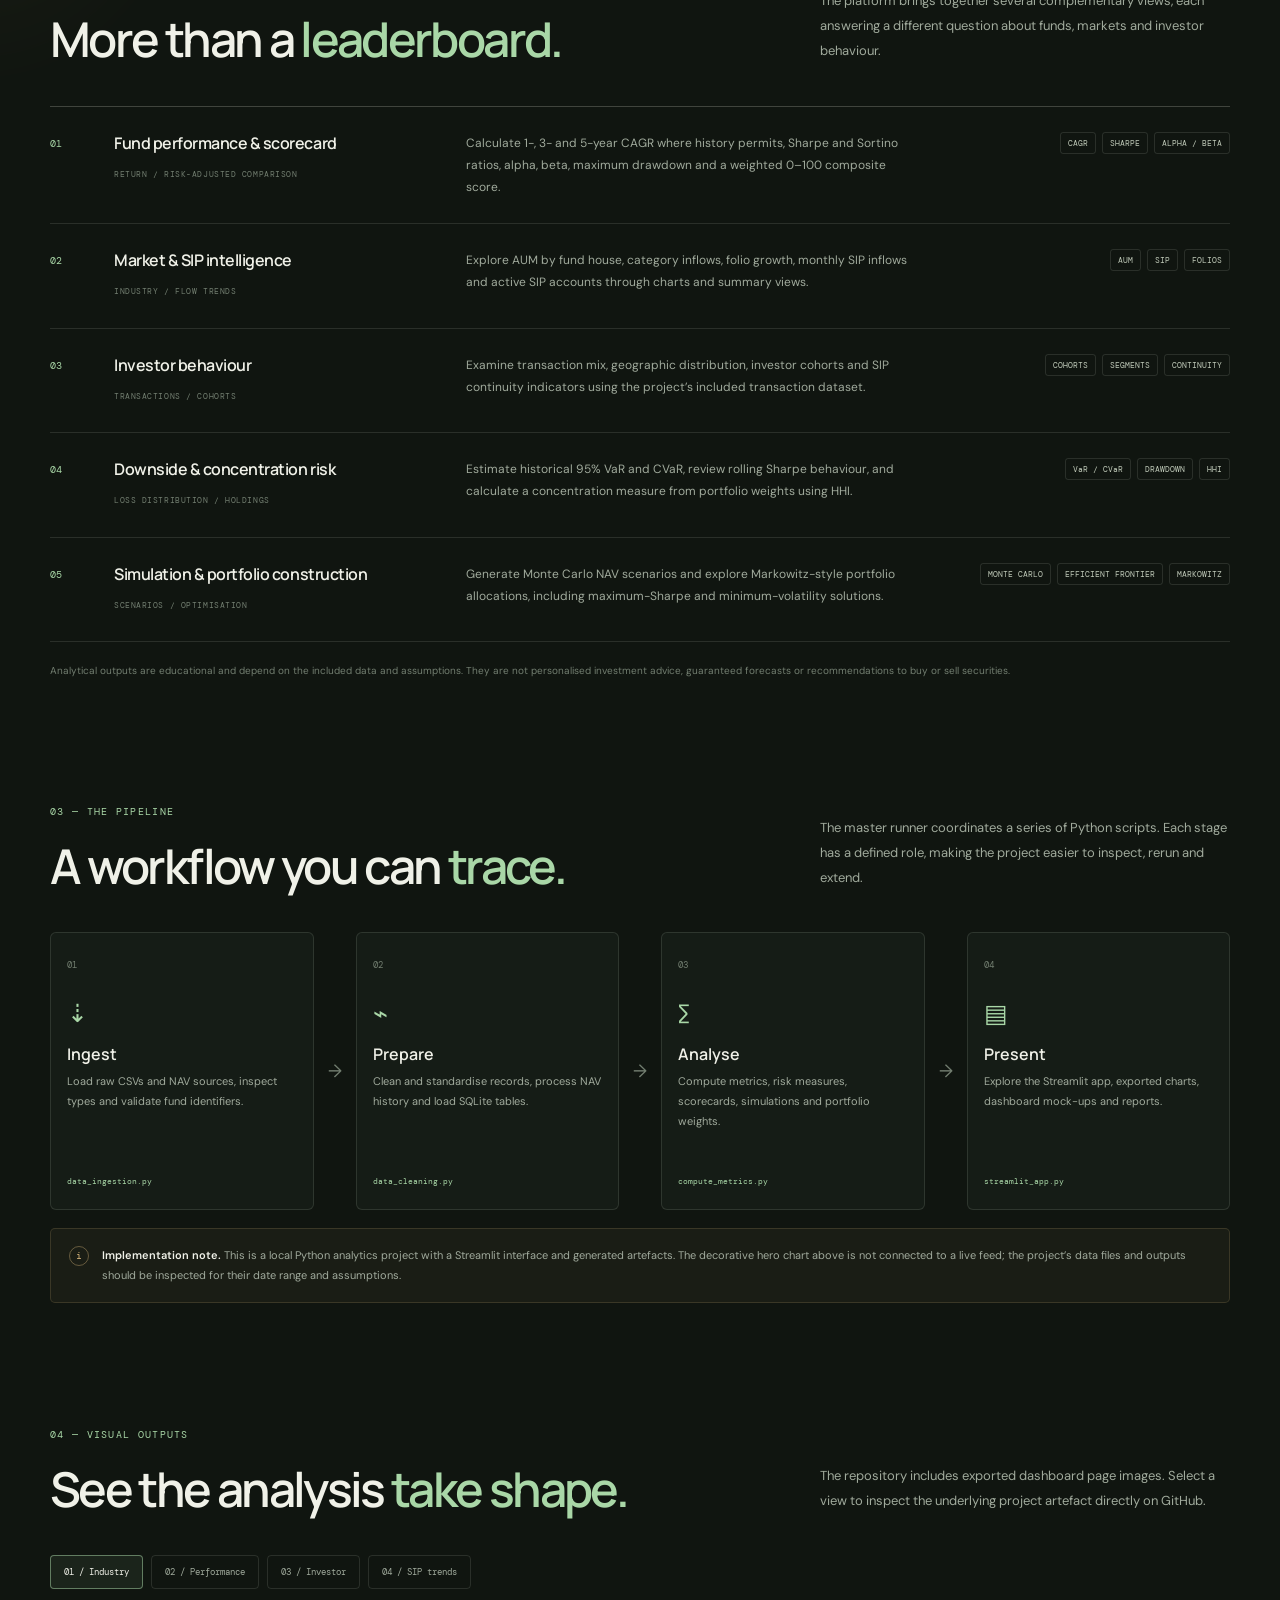
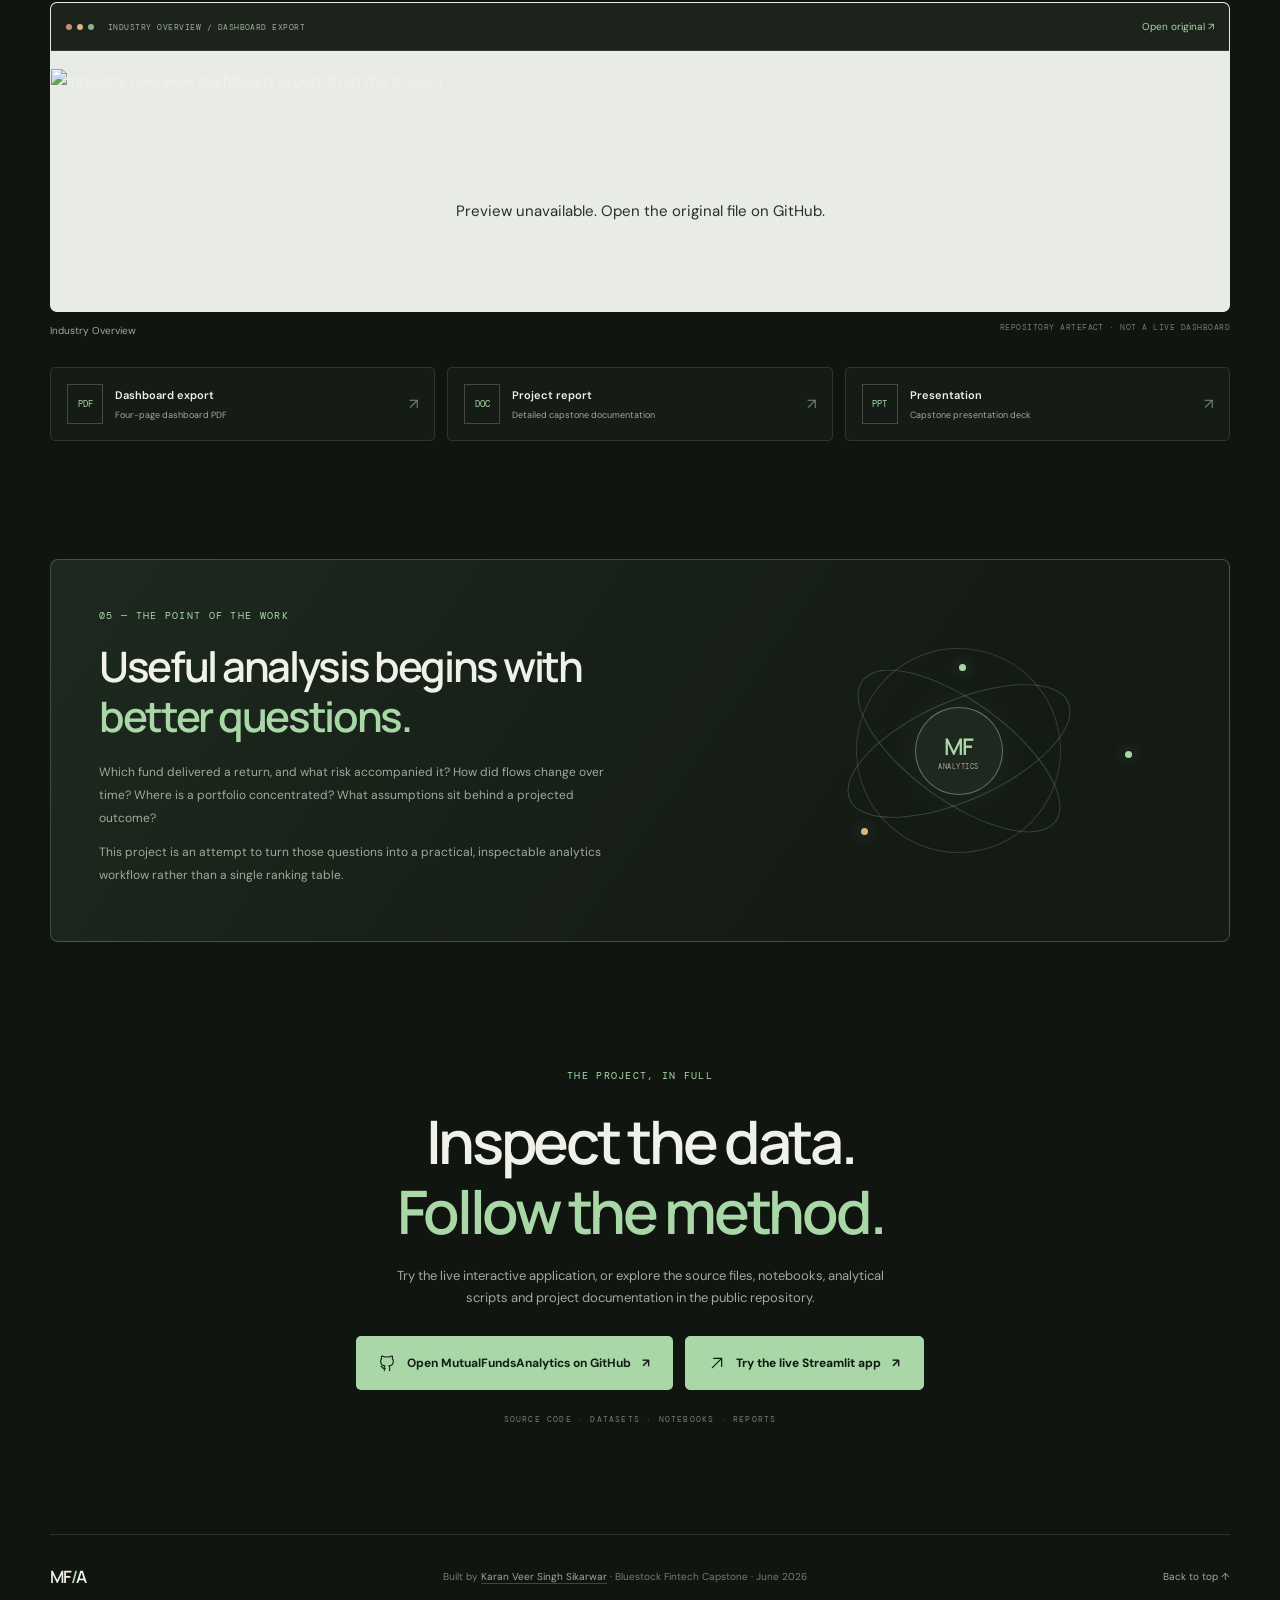
==== commit 236a61b1: "Update index.html" ====
--- a/index.html
+++ b/index.html
@@ -6,10 +6,10 @@
   <meta name="viewport" content="width=device-width, initial-scale=1">
   <meta name="theme-color" content="#101510">
   <meta name="description" content="An end-to-end Indian mutual fund analytics platform built for the Bluestock Fintech capstone, combining data engineering, performance analytics, investor behaviour, risk metrics and portfolio optimisation.">
-  <meta property="og:title" content="Mutual Fund Analytics | Karan Veer Singh">
+  <meta property="og:title" content="Mutual Fund Analytics | Karan Veer Singh Sikarwar">
   <meta property="og:description" content="From raw market data to risk-aware fund insights. Explore the Bluestock Mutual Fund Analytics capstone.">
   <meta property="og:type" content="website">
-  <title>Mutual Fund Analytics | Karan Veer Singh</title>
+  <title>Mutual Fund Analytics | Karan Veer Singh Sikarwar</title>
   <link rel="icon" type="image/svg+xml" href="favicon.svg">
   <link rel="preconnect" href="https://fonts.googleapis.com">
   <link rel="preconnect" href="https://fonts.gstatic.com" crossorigin>
@@ -409,7 +409,7 @@
 
   <footer class="site-footer section-shell">
     <a class="footer-mark" href="#top">MF<span>/</span>A</a>
-    <p>Built by <a href="https://www.linkedin.com/in/karanveersingh05/" target="_blank" rel="noopener noreferrer">Karan Veer Singh</a> · Bluestock Fintech Capstone · June 2026</p>
+    <p>Built by <a href="https://www.linkedin.com/in/karanveersingh05/" target="_blank" rel="noopener noreferrer">Karan Veer Singh Sikarwar</a> · Bluestock Fintech Capstone · June 2026</p>
     <a class="back-top" href="#top">Back to top ↑</a>
   </footer>
 </body>
--- a/styles.css
+++ b/styles.css
@@ -1,3 +1,4 @@
+
 :root {
   color-scheme: dark;
   --bg: #101510;
@@ -17,294 +18,48 @@
   --mono: "DM Mono", monospace;
   --shell: 1180px;
 }
-* { box-sizing: border-box; }
-html { scroll-behavior: smooth; scroll-padding-top: 88px; }
-body { margin: 0; background: var(--bg); color: var(--text); font-family: var(--font); font-size: 15px; line-height: 1.7; overflow-x: hidden; }
-a { color: inherit; text-decoration: none; }
-button { color: inherit; font: inherit; }
-svg { display: block; }
-::selection { background: rgba(169, 215, 167, .28); color: var(--text); }
-.ambient { position: absolute; pointer-events: none; border-radius: 50%; filter: blur(2px); opacity: .14; z-index: -1; }
-.ambient-one { width: 520px; height: 520px; top: 100px; right: -220px; background: radial-gradient(circle, #789a68, transparent 68%); }
-.ambient-two { width: 450px; height: 450px; top: 1250px; left: -250px; background: radial-gradient(circle, #b99a60, transparent 70%); opacity: .06; }
-.section-shell, .site-header { width: min(var(--shell), calc(100% - 64px)); margin-inline: auto; }
-.site-header { height: 86px; display: flex; align-items: center; justify-content: space-between; border-bottom: 1px solid var(--line); position: relative; z-index: 20; }
-.brand { display: flex; align-items: center; gap: 12px; }
-.brand-mark { width: 40px; height: 40px; display: grid; place-items: center; color: var(--green); border: 1px solid var(--line-strong); border-radius: 12px; background: rgba(255,255,255,.02); }
-.brand-mark svg { width: 29px; }
-.brand-copy { display: flex; flex-direction: column; line-height: 1.35; gap: 4px; }
-.brand-copy strong { font: 500 12px var(--mono); letter-spacing: .09em; }
-.brand-copy small { color: var(--muted); font: 9px var(--mono); letter-spacing: .12em; }
-.main-nav { display: flex; align-items: center; gap: 30px; }
-.main-nav a { font-size: 12px; color: var(--muted); transition: color .2s ease; }
-.main-nav a:hover { color: var(--text); }
-.main-nav .nav-cta { color: var(--text); border: 1px solid var(--line-strong); padding: 10px 15px; border-radius: 5px; }
-.nav-cta span { color: var(--green); padding-left: 5px; }
-.menu-toggle { display: none; }
-.hero { padding-top: 78px; display: grid; grid-template-columns: 1.04fr .96fr; align-items: center; column-gap: 48px; position: relative; }
-.hero-copy { padding: 20px 0 28px; }
-.eyebrow, .section-kicker { font: 10px var(--mono); letter-spacing: .13em; color: var(--green); }
-.eyebrow { display: flex; align-items: center; gap: 10px; }
-.status-dot, .live-label i { width: 6px; height: 6px; border-radius: 50%; background: var(--green); display: inline-block; box-shadow: 0 0 12px rgba(169,215,167,.45); }
-h1, h2, h3, p { margin-top: 0; }
-h1 { font: 600 clamp(48px, 5.5vw, 76px)/1.08 var(--display); letter-spacing: -.065em; margin: 26px 0 22px; }
-h1 em, h2 em { color: var(--green); font-style: normal; }
-.hero-lede { max-width: 500px; font-size: 16px; color: #b0b9ab; line-height: 1.9; }
-.hero-actions { display: flex; gap: 12px; flex-wrap: wrap; margin-top: 30px; }
-.button { min-height: 48px; padding: 0 18px; border-radius: 5px; display: inline-flex; align-items: center; justify-content: center; gap: 11px; font-size: 12px; font-weight: 700; transition: transform .2s ease, background .2s ease, border-color .2s ease; }
-.button:hover { transform: translateY(-2px); }
-.button svg { width: 17px; height: 17px; fill: none; stroke: currentColor; stroke-width: 1.6; stroke-linecap: round; stroke-linejoin: round; }
-.button-primary { background: var(--green); color: #132015; }
-.button-primary:hover { background: var(--green-strong); }
-.button-secondary { border: 1px solid var(--line-strong); color: var(--text); }
-.button-secondary:hover { border-color: var(--green); }
-.hero-meta { margin-top: 48px; display: flex; gap: 12px; flex-wrap: wrap; align-items: center; color: var(--subtle); font: 9px var(--mono); letter-spacing: .05em; }
-.hero-meta strong { color: var(--muted); font-weight: 500; }
-.meta-divider { height: 12px; width: 1px; background: var(--line-strong); }
-.hero-visual { background: linear-gradient(145deg, rgba(34,45,34,.96), rgba(20,28,21,.98)); border: 1px solid var(--line-strong); border-radius: 12px; padding: 22px; position: relative; box-shadow: 0 30px 90px rgba(0,0,0,.25); overflow: hidden; }
-.hero-visual::before { content: ""; position: absolute; inset: 0; pointer-events: none; background: radial-gradient(ellipse at 70% 0%, rgba(169,215,167,.08), transparent 55%); }
-.visual-topline, .visual-title-row, .chart-heading { display: flex; align-items: center; justify-content: space-between; gap: 10px; }
-.visual-topline { color: var(--subtle); font: 9px var(--mono); letter-spacing: .08em; }
-.live-label { display: flex; align-items: center; gap: 7px; color: var(--green); font-size: 8px; }
-.live-label i { width: 5px; height: 5px; }
-.visual-title-row { margin: 27px 0 18px; align-items: end; }
-.micro-label { color: var(--muted); font: 9px var(--mono); letter-spacing: .1em; }
-.visual-title-row h2 { font: 600 25px var(--display); letter-spacing: -.05em; margin: 7px 0 0; }
-.period-chip { font: 9px var(--mono); color: var(--gold); border: 1px solid rgba(216,183,124,.25); border-radius: 3px; padding: 5px 8px; white-space: nowrap; }
-.chart-card { background: rgba(9,14,10,.32); border: 1px solid var(--line); border-radius: 7px; padding: 15px 13px 7px; }
-.chart-heading { font-size: 9px; color: var(--muted); flex-wrap: wrap; }
-.chart-key { display: flex; align-items: center; gap: 6px; font: 8px var(--mono); color: var(--subtle); }
-.key-line { display: inline-block; width: 12px; height: 2px; }
-.key-green { background: var(--green); }
-.key-gold { background: var(--gold); margin-left: 6px; }
-.performance-chart { width: 100%; margin-top: 12px; overflow: visible; }
-.chart-grid path { stroke: rgba(235,242,230,.08); stroke-width: 1; fill: none; stroke-dasharray: 3 5; }
-.line-fund, .line-benchmark { fill: none; stroke-linecap: round; stroke-linejoin: round; }
-.line-fund { stroke: var(--green); stroke-width: 2.5; }
-.line-benchmark { stroke: var(--gold); stroke-width: 1.7; stroke-dasharray: 4 5; }
-.chart-point { fill: var(--green); stroke: #27382a; stroke-width: 3; }
-.chart-labels { fill: var(--subtle); font: 9px var(--mono); }
-.chart-footnote { margin: 0; color: #788273; font-size: 9px; text-align: right; }
-.visual-metrics { display: grid; grid-template-columns: 1fr 1fr; gap: 9px; margin-top: 10px; }
-.visual-metrics > div { position: relative; border: 1px solid var(--line); border-radius: 6px; padding: 13px 12px 12px 36px; display: flex; flex-direction: column; gap: 4px; }
-.metric-icon { position: absolute; left: 12px; top: 12px; color: var(--green); font-size: 16px; }
-.visual-metrics small { color: var(--subtle); font: 8px var(--mono); letter-spacing: .08em; }
-.visual-metrics strong { font-size: 10px; font-weight: 600; }
-.visual-stamp { position: absolute; right: -17px; bottom: 88px; display: flex; align-items: center; gap: 6px; transform: rotate(-8deg); opacity: .65; pointer-events: none; }
-.visual-stamp span { font: 7px/1.6 var(--mono); letter-spacing: .08em; color: var(--gold); text-align: right; }
-.visual-stamp svg { width: 45px; stroke: var(--gold); fill: none; stroke-width: .8; }
-.hero-index { grid-column: 1/-1; display: flex; justify-content: space-between; margin-top: 38px; padding: 15px 0; border-top: 1px solid var(--line); color: var(--subtle); font: 9px var(--mono); letter-spacing: .1em; }
-.proof-strip { display: grid; grid-template-columns: repeat(4,1fr); margin-top: 10px; padding: 32px 0 38px; border-bottom: 1px solid var(--line); position: relative; }
-.proof-item { display: flex; flex-direction: column; gap: 2px; padding-left: 25px; border-left: 1px solid var(--line-strong); }
-.proof-item:first-child { padding-left: 0; border-left: 0; }
-.proof-item strong { font: 600 28px var(--display); letter-spacing: -.05em; }
-.proof-item span { color: var(--subtle); font: 9px var(--mono); letter-spacing: .07em; }
-.proof-note { grid-column: 1/-1; margin: 17px 0 0; font-size: 10px; color: var(--subtle); }
-.section { padding-top: 110px; }
-.section-heading { display: flex; align-items: end; justify-content: space-between; gap: 48px; margin-bottom: 38px; }
-.section-heading h2, .principles-copy h2, .closing h2 { font: 600 clamp(32px, 4vw, 48px)/1.18 var(--display); letter-spacing: -.055em; margin: 14px 0 0; }
-.section-heading > p { max-width: 410px; margin-bottom: 4px; color: var(--muted); font-size: 13px; line-height: 1.9; }
-.overview-grid { display: grid; grid-template-columns: 1.2fr 1fr 1fr; gap: 14px; }
-.overview-card { min-height: 280px; padding: 24px; background: linear-gradient(150deg, rgba(31,40,31,.85), rgba(21,28,21,.9)); border: 1px solid var(--line); border-radius: 7px; position: relative; overflow: hidden; }
-.overview-card-large { background: linear-gradient(145deg, rgba(40,55,40,.7), rgba(22,30,22,.95)); }
-.card-number { font: 9px var(--mono); color: var(--subtle); letter-spacing: .1em; }
-.outline-icon { width: 48px; height: 48px; display: grid; place-items: center; margin-top: 28px; border: 1px solid rgba(169,215,167,.25); border-radius: 8px; color: var(--green); }
-.outline-icon svg { width: 29px; fill: none; stroke: currentColor; stroke-width: 1.4; stroke-linecap: round; stroke-linejoin: round; }
-.overview-card h3 { font: 600 18px var(--display); letter-spacing: -.03em; margin: 18px 0 9px; }
-.overview-card p { color: var(--muted); font-size: 12px; line-height: 1.85; margin-bottom: 26px; }
-.card-foot { color: var(--green); font: 8px var(--mono); letter-spacing: .1em; }
-.capabilities-section { padding-top: 118px; }
-.capability-list { border-top: 1px solid var(--line-strong); }
-.capability-row { display: grid; grid-template-columns: 44px 1.05fr 1.4fr .95fr; gap: 20px; align-items: start; padding: 25px 0; border-bottom: 1px solid var(--line); }
-.capability-index { color: var(--green); font: 10px var(--mono); padding-top: 5px; }
-.capability-name h3 { font: 600 16px var(--display); letter-spacing: -.03em; margin: 0 0 6px; }
-.capability-name span { font: 8px var(--mono); color: var(--subtle); letter-spacing: .07em; }
-.capability-row p { color: var(--muted); font-size: 12px; line-height: 1.85; margin: 0; }
-.capability-tags { display: flex; flex-wrap: wrap; gap: 6px; justify-content: flex-end; }
-.capability-tags span { font: 8px var(--mono); color: #c0cab9; padding: 5px 7px; border: 1px solid var(--line); border-radius: 3px; white-space: nowrap; }
-.disclaimer { margin: 20px 0 0; color: var(--subtle); font-size: 10px; line-height: 1.8; }
-.method-section { padding-top: 118px; }
-.pipeline { display: grid; grid-template-columns: 1fr 22px 1fr 22px 1fr 22px 1fr; gap: 10px; align-items: stretch; }
-.pipeline-step { background: var(--bg-soft); border: 1px solid var(--line); padding: 18px 16px 16px; border-radius: 6px; min-width: 0; }
-.pipeline-no { font: 9px var(--mono); color: var(--subtle); }
-.pipeline-symbol { font-size: 25px; color: var(--green); margin: 16px 0 8px; }
-.pipeline-step h3 { font: 600 16px var(--display); margin: 0 0 7px; }
-.pipeline-step p { font-size: 11px; line-height: 1.8; color: var(--muted); min-height: 78px; margin-bottom: 17px; }
-.pipeline-step code { font: 8px var(--mono); color: var(--green); overflow-wrap: anywhere; }
-.pipeline-connector { color: var(--subtle); display: grid; place-items: center; font-size: 18px; }
-.architecture-note { margin-top: 18px; padding: 17px 18px; display: flex; gap: 13px; background: rgba(216,183,124,.05); border: 1px solid rgba(216,183,124,.17); border-radius: 5px; }
-.note-mark { display: grid; place-items: center; width: 20px; height: 20px; flex: 0 0 20px; border: 1px solid rgba(216,183,124,.4); color: var(--gold); border-radius: 50%; font: 10px var(--mono); }
-.architecture-note p { margin: 0; color: var(--muted); font-size: 11px; line-height: 1.8; }
-.architecture-note strong { color: var(--text); font-weight: 600; }
-.dashboard-section { padding-top: 118px; }
-.dashboard-tabs { display: flex; gap: 8px; flex-wrap: wrap; margin-bottom: 13px; }
-.dashboard-tab { cursor: pointer; background: transparent; border: 1px solid var(--line); color: var(--muted); border-radius: 4px; padding: 10px 13px; font: 9px var(--mono); transition: all .2s ease; }
-.dashboard-tab:hover, .dashboard-tab.is-active { color: var(--text); border-color: rgba(169,215,167,.5); background: rgba(169,215,167,.08); }
-.dashboard-preview { border: 1px solid var(--line-strong); border-radius: 7px; overflow: hidden; background: #e9ebe6; }
-.preview-chrome { height: 48px; display: flex; align-items: center; gap: 14px; padding: 0 15px; background: #1b231b; border-bottom: 1px solid var(--line); }
-.window-dots { display: flex; gap: 5px; }
-.window-dots i { width: 6px; height: 6px; border-radius: 50%; background: #52604f; }
-.window-dots i:first-child { background: #c98d79; }
-.window-dots i:nth-child(2) { background: #d8b77c; }
-.window-dots i:nth-child(3) { background: #8bb38b; }
-.preview-chrome > span { font: 8px var(--mono); color: var(--muted); letter-spacing: .06em; flex: 1; }
-.preview-chrome a { color: var(--green); font-size: 10px; white-space: nowrap; }
-.preview-image-wrap { min-height: 260px; display: grid; place-items: center; }
-.preview-image-wrap img { width: 100%; height: auto; max-height: 620px; object-fit: contain; display: block; }
-.image-fallback { padding: 70px 20px; text-align: center; color: #263126; }
-.dashboard-caption { display: flex; justify-content: space-between; gap: 12px; margin-top: 10px; color: var(--muted); font-size: 10px; }
-.dashboard-caption span:last-child { font: 8px var(--mono); color: var(--subtle); letter-spacing: .06em; text-align: right; }
-.report-links { display: grid; grid-template-columns: repeat(3,1fr); gap: 12px; margin-top: 28px; }
-.report-links > a { display: flex; align-items: center; gap: 12px; padding: 16px; background: var(--bg-soft); border: 1px solid var(--line); border-radius: 5px; transition: border-color .2s ease, transform .2s ease; }
-.report-links > a:hover { border-color: rgba(169,215,167,.45); transform: translateY(-2px); }
-.report-icon { display: grid; place-items: center; width: 36px; height: 40px; border: 1px solid var(--line-strong); color: var(--green); font: 9px var(--mono); }
-.report-links > a > span:nth-child(2) { display: flex; flex-direction: column; min-width: 0; flex: 1; }
-.report-links strong { font-size: 11px; font-weight: 600; }
-.report-links small { font-size: 9px; color: var(--muted); margin-top: 3px; }
-.report-links b { color: var(--subtle); font-weight: 400; }
-.principles-section { padding-top: 118px; }
-.principles-card { display: grid; grid-template-columns: 1.15fr .85fr; gap: 35px; align-items: center; min-height: 340px; padding: 42px 48px; background: linear-gradient(125deg, #1d291e, #141b15 70%); border: 1px solid var(--line-strong); border-radius: 8px; overflow: hidden; position: relative; }
-.principles-copy h2 { font-size: clamp(30px, 3.5vw, 42px); max-width: 500px; margin-bottom: 20px; }
-.principles-copy p { max-width: 520px; color: var(--muted); font-size: 12px; line-height: 1.9; margin-bottom: 12px; }
-.principles-visual { min-height: 250px; display: grid; place-items: center; position: relative; }
-.orbit { position: absolute; border: 1px solid rgba(169,215,167,.23); border-radius: 50%; transform: rotate(-24deg); }
-.orbit-a { width: 240px; height: 100px; }
-.orbit-b { width: 240px; height: 100px; transform: rotate(36deg); }
-.orbit-c { width: 205px; height: 205px; border-color: rgba(216,183,124,.2); }
-.orbit-core { width: 88px; height: 88px; border: 1px solid rgba(169,215,167,.45); border-radius: 50%; display: flex; flex-direction: column; align-items: center; justify-content: center; background: rgba(169,215,167,.07); z-index: 1; box-shadow: 0 0 45px rgba(169,215,167,.08); }
-.orbit-core span { font: 600 23px var(--display); color: var(--green); letter-spacing: -.07em; }
-.orbit-core small { font: 7px var(--mono); color: var(--muted); letter-spacing: .08em; }
-.orbit-dot { position: absolute; width: 7px; height: 7px; border-radius: 50%; background: var(--green); box-shadow: 0 0 15px rgba(169,215,167,.4); }
-.dot-a { top: 38px; left: 50%; }.dot-b { bottom: 41px; left: 28%; background: var(--gold); }.dot-c { top: 50%; right: 11%; }
-.closing { text-align: center; padding-top: 120px; padding-bottom: 110px; }
-.closing h2 { font-size: clamp(42px, 5vw, 60px); margin: 18px 0; }
-.closing > p { color: var(--muted); font-size: 13px; max-width: 520px; margin: 0 auto 27px; }
-.button-large { min-height: 54px; padding: 0 23px; }
-.closing-footnote { margin-top: 24px; color: var(--subtle); font: 8px var(--mono); letter-spacing: .15em; }
-.site-footer { display: flex; justify-content: space-between; align-items: center; gap: 18px; min-height: 84px; border-top: 1px solid var(--line); }
-.footer-mark { font: 600 17px var(--display); letter-spacing: -.07em; }.footer-mark span { color: var(--green); }
-.site-footer p { color: var(--subtle); font-size: 10px; margin: 0; text-align: center; }
-.site-footer p a { color: var(--muted); border-bottom: 1px solid var(--line-strong); }
-.back-top { font-size: 10px; color: var(--muted); white-space: nowrap; }
-@media (max-width: 980px) {
-  .section-shell, .site-header { width: min(var(--shell), calc(100% - 42px)); }
-  .main-nav { gap: 18px; }
-  .hero { grid-template-columns: 1fr; row-gap: 32px; padding-top: 55px; }
-  .hero-copy { max-width: 700px; padding-bottom: 0; }
-  .hero-visual { max-width: 680px; width: 100%; margin-inline: auto; }
-  .hero-index { margin-top: 25px; }
-  .overview-grid { grid-template-columns: repeat(2,1fr); }
-  .overview-card-large { grid-column: 1/-1; min-height: 245px; }
-  .capability-row { grid-template-columns: 32px 1fr 1.3fr; }
-  .capability-tags { grid-column: 2/-1; justify-content: flex-start; }
-  .pipeline { grid-template-columns: 1fr 22px 1fr; row-gap: 12px; }
-  .pipeline-step:nth-of-type(5) { grid-column: 1; }
-  .pipeline-step p { min-height: 55px; }
-  .pipeline-connector:nth-of-type(4) { display: none; }
-  .principles-card { padding: 35px 30px; }
-}
-@media (max-width: 640px) {
-  body { font-size: 14px; }
-  .section-shell, .site-header { width: calc(100% - 36px); }
-  .site-header { height: 72px; }
-  .menu-toggle { width: 40px; height: 40px; display: flex; flex-direction: column; gap: 6px; align-items: center; justify-content: center; background: transparent; border: 1px solid var(--line-strong); border-radius: 5px; cursor: pointer; }
-  .menu-toggle span { width: 15px; height: 1px; background: var(--text); transition: transform .2s ease; }
-  .menu-toggle[aria-expanded="true"] span:first-child { transform: translateY(3.5px) rotate(45deg); }
-  .menu-toggle[aria-expanded="true"] span:last-child { transform: translateY(-3.5px) rotate(-45deg); }
-  .main-nav { display: none; position: absolute; top: 62px; left: 0; right: 0; padding: 14px; flex-direction: column; align-items: stretch; gap: 0; background: #182019; border: 1px solid var(--line-strong); border-radius: 6px; box-shadow: 0 18px 40px rgba(0,0,0,.35); }
-  .main-nav.is-open { display: flex; }
-  .main-nav a { padding: 12px 10px; }
-  .main-nav .nav-cta { margin-top: 7px; text-align: center; }
-  .hero { padding-top: 40px; row-gap: 25px; }
-  .hero-copy { padding-top: 8px; }
-  .eyebrow { font-size: 8px; letter-spacing: .07em; }
-  h1 { font-size: clamp(45px, 12vw, 63px); margin: 22px 0 18px; }
-  .hero-lede { font-size: 14px; line-height: 1.85; }
-  .hero-actions { gap: 9px; }
-  .button { width: 100%; }
-  .hero-meta { margin-top: 28px; gap: 9px; font-size: 8px; }
-  .hero-visual { padding: 14px; border-radius: 8px; }
-  .visual-topline { font-size: 7px; }
-  .visual-title-row { margin: 21px 0 13px; }
-  .visual-title-row h2 { font-size: 22px; }
-  .period-chip { font-size: 7px; padding: 4px 5px; }
-  .chart-card { padding: 12px 8px 7px; }
-  .chart-heading { font-size: 8px; }
-  .chart-key { font-size: 7px; gap: 4px; }
-  .chart-labels { font-size: 8px; }
-  .visual-metrics > div { padding: 12px 7px 10px 28px; }
-  .metric-icon { left: 8px; top: 10px; }
-  .visual-metrics strong { font-size: 8px; }
-  .visual-stamp { display: none; }
-  .hero-index { margin-top: 16px; font-size: 7px; }
-  .proof-strip { grid-template-columns: repeat(2,1fr); row-gap: 23px; padding: 25px 0 28px; }
-  .proof-item { padding-left: 13px; }
-  .proof-item:nth-child(3) { border-left: 0; padding-left: 0; }
-  .proof-item strong { font-size: 25px; }
-  .proof-item span { font-size: 8px; }
-  .proof-note { font-size: 9px; margin-top: 15px; }
-  .section, .capabilities-section, .method-section, .dashboard-section, .principles-section { padding-top: 78px; }
-  .section-heading { display: block; margin-bottom: 27px; }
-  .section-heading h2, .principles-copy h2 { font-size: 34px; }
-  .section-heading > p { margin-top: 16px; font-size: 12px; }
-  .overview-grid { grid-template-columns: 1fr; gap: 10px; }
-  .overview-card, .overview-card-large { grid-column: auto; min-height: 0; padding: 20px; }
-  .outline-icon { margin-top: 22px; }
-  .overview-card p { margin-bottom: 20px; }
-  .capability-row { grid-template-columns: 27px 1fr; gap: 8px 12px; padding: 21px 0; }
-  .capability-name h3 { font-size: 15px; }
-  .capability-row p { grid-column: 2; font-size: 11px; }
-  .capability-tags { grid-column: 2; }
-  .pipeline { grid-template-columns: 1fr; gap: 8px; }
-  .pipeline-step { padding: 17px; }
-  .pipeline-symbol { margin: 9px 0 4px; }
-  .pipeline-step p { min-height: 0; margin-bottom: 12px; }
-  .pipeline-connector { transform: rotate(90deg); min-height: 18px; }
-  .pipeline-connector:nth-of-type(4) { display: grid; }
-  .architecture-note { padding: 13px; }
-  .dashboard-tabs { display: grid; grid-template-columns: 1fr 1fr; }
-  .dashboard-tab { padding: 10px 5px; }
-  .preview-chrome { padding: 0 9px; gap: 8px; height: 43px; }
-  .preview-chrome > span { font-size: 6px; }
-  .preview-chrome a { font-size: 8px; }
-  .preview-image-wrap { min-height: 160px; }
-  .dashboard-caption { align-items: start; font-size: 9px; }
-  .dashboard-caption span:last-child { max-width: 52%; font-size: 7px; }
-  .report-links { grid-template-columns: 1fr; gap: 8px; margin-top: 20px; }
-  .principles-card { grid-template-columns: 1fr; gap: 4px; padding: 25px 21px 10px; }
-  .principles-copy h2 { font-size: 31px; }
-  .principles-copy p { font-size: 11px; }
-  .principles-visual { min-height: 210px; }
-  .orbit-a, .orbit-b { width: 200px; height: 84px; }
-  .orbit-c { width: 170px; height: 170px; }
-  .closing { padding-top: 80px; padding-bottom: 72px; }
-  .closing h2 { font-size: 43px; }
-  .closing > p { font-size: 12px; }
-  .site-footer { min-height: 105px; display: grid; grid-template-columns: 35px 1fr auto; gap: 8px; }
-  .site-footer p { text-align: left; font-size: 8px; line-height: 1.7; }
-  .back-top { font-size: 9px; }
-}
-@media (prefers-reduced-motion: reduce) {
-  *, *::before, *::after { scroll-behavior: auto !important; animation-duration: .01ms !important; animation-iteration-count: 1 !important; transition-duration: .01ms !important; }
-}
-
-/* FIX: Prevent unwanted horizontal scrolling */
+
+*,
+*::before,
+*::after {
+  box-sizing: border-box;
+}
+
 html {
+  scroll-behavior: smooth;
+  scroll-padding-top: 88px;
   width: 100%;
   max-width: 100%;
   overflow-x: clip;
+  overscroll-behavior-x: none;
 }
 
 body {
+  margin: 0;
   width: 100%;
   max-width: 100%;
+  background: var(--bg);
+  color: var(--text);
+  font-family: var(--font);
+  font-size: 15px;
+  line-height: 1.7;
   overflow-x: clip;
-}
-
-*, 
-*::before, 
-*::after {
-  box-sizing: border-box;
+  overscroll-behavior-x: none;
+}
+
+a {
+  color: inherit;
+  text-decoration: none;
+}
+
+button {
+  color: inherit;
+  font: inherit;
+}
+
+svg {
+  display: block;
+  max-width: 100%;
 }
 
 img,
@@ -314,50 +69,1754 @@
   max-width: 100%;
 }
 
-svg {
+::selection {
+  background: rgba(169, 215, 167, .28);
+  color: var(--text);
+}
+
+.ambient {
+  position: absolute;
+  pointer-events: none;
+  border-radius: 50%;
+  filter: blur(2px);
+  opacity: .14;
+  z-index: -1;
+}
+
+.ambient-one {
+  width: 520px;
+  height: 520px;
+  top: 100px;
+  right: -220px;
+  background: radial-gradient(circle, #789a68, transparent 68%);
+}
+
+.ambient-two {
+  width: 450px;
+  height: 450px;
+  top: 1250px;
+  left: -250px;
+  background: radial-gradient(circle, #b99a60, transparent 70%);
+  opacity: .06;
+}
+
+.section-shell,
+.site-header {
+  width: min(var(--shell), calc(100% - 64px));
   max-width: 100%;
-}
-
-.section-shell,
-.site-header,
-.hero,
-.hero-copy,
-.hero-visual,
-.overview-grid,
-.capability-row,
-.pipeline,
-.principles-card,
-.dashboard-preview,
+  margin-inline: auto;
+}
+
+.site-header {
+  height: 86px;
+  display: flex;
+  align-items: center;
+  justify-content: space-between;
+  border-bottom: 1px solid var(--line);
+  position: relative;
+  z-index: 20;
+  min-width: 0;
+}
+
+.brand {
+  display: flex;
+  align-items: center;
+  gap: 12px;
+  min-width: 0;
+}
+
+.brand-mark {
+  width: 40px;
+  height: 40px;
+  display: grid;
+  place-items: center;
+  color: var(--green);
+  border: 1px solid var(--line-strong);
+  border-radius: 12px;
+  background: rgba(255, 255, 255, .02);
+  flex: 0 0 auto;
+}
+
+.brand-mark svg {
+  width: 29px;
+}
+
+.brand-copy {
+  display: flex;
+  flex-direction: column;
+  line-height: 1.35;
+  gap: 4px;
+}
+
+.brand-copy strong {
+  font: 500 12px var(--mono);
+  letter-spacing: .09em;
+}
+
+.brand-copy small {
+  color: var(--muted);
+  font: 9px var(--mono);
+  letter-spacing: .12em;
+}
+
+.main-nav {
+  display: flex;
+  align-items: center;
+  gap: 30px;
+  min-width: 0;
+}
+
+.main-nav a {
+  font-size: 12px;
+  color: var(--muted);
+  transition: color .2s ease;
+}
+
+.main-nav a:hover {
+  color: var(--text);
+}
+
+.main-nav .nav-cta {
+  color: var(--text);
+  border: 1px solid var(--line-strong);
+  padding: 10px 15px;
+  border-radius: 5px;
+}
+
+.nav-cta span {
+  color: var(--green);
+  padding-left: 5px;
+}
+
+.menu-toggle {
+  display: none;
+}
+
+.hero {
+  padding-top: 78px;
+  display: grid;
+  grid-template-columns: minmax(0, 1.04fr) minmax(0, .96fr);
+  align-items: center;
+  column-gap: 48px;
+  position: relative;
+  min-width: 0;
+  max-width: 100%;
+}
+
+.hero-copy {
+  padding: 20px 0 28px;
+  min-width: 0;
+}
+
+.eyebrow,
+.section-kicker {
+  font: 10px var(--mono);
+  letter-spacing: .13em;
+  color: var(--green);
+}
+
+.eyebrow {
+  display: flex;
+  align-items: center;
+  gap: 10px;
+}
+
+.status-dot,
+.live-label i {
+  width: 6px;
+  height: 6px;
+  border-radius: 50%;
+  background: var(--green);
+  display: inline-block;
+  box-shadow: 0 0 12px rgba(169, 215, 167, .45);
+}
+
+h1,
+h2,
+h3,
+p {
+  margin-top: 0;
+}
+
+h1 {
+  font: 600 clamp(48px, 5.5vw, 76px)/1.08 var(--display);
+  letter-spacing: -.065em;
+  margin: 26px 0 22px;
+}
+
+h1 em,
+h2 em {
+  color: var(--green);
+  font-style: normal;
+}
+
+.hero-lede {
+  max-width: 500px;
+  font-size: 16px;
+  color: #b0b9ab;
+  line-height: 1.9;
+}
+
+.hero-actions {
+  display: flex;
+  gap: 12px;
+  flex-wrap: wrap;
+  margin-top: 30px;
+  min-width: 0;
+}
+
+.button {
+  min-height: 48px;
+  padding: 0 18px;
+  border-radius: 5px;
+  display: inline-flex;
+  align-items: center;
+  justify-content: center;
+  gap: 11px;
+  font-size: 12px;
+  font-weight: 700;
+  transition: transform .2s ease, background .2s ease, border-color .2s ease;
+  min-width: 0;
+  max-width: 100%;
+  overflow-wrap: anywhere;
+}
+
+.button:hover {
+  transform: translateY(-2px);
+}
+
+.button svg {
+  width: 17px;
+  height: 17px;
+  fill: none;
+  stroke: currentColor;
+  stroke-width: 1.6;
+  stroke-linecap: round;
+  stroke-linejoin: round;
+  flex: 0 0 auto;
+}
+
+.button-primary {
+  background: var(--green);
+  color: #132015;
+}
+
+.button-primary:hover {
+  background: var(--green-strong);
+}
+
+.button-secondary {
+  border: 1px solid var(--line-strong);
+  color: var(--text);
+}
+
+.button-secondary:hover {
+  border-color: var(--green);
+}
+
+/* Live Streamlit application button */
+.button-live {
+  color: #101810;
+  background: var(--green);
+  border: 1px solid var(--green);
+}
+
+.button-live:hover {
+  color: #101810;
+  background: #c2e6bd;
+  border-color: #c2e6bd;
+}
+
+.button-live svg {
+  width: 16px;
+  height: 16px;
+  fill: none;
+  stroke: currentColor;
+  stroke-width: 1.8;
+  stroke-linecap: round;
+  stroke-linejoin: round;
+  flex: 0 0 auto;
+}
+
+.hero-meta {
+  margin-top: 48px;
+  display: flex;
+  gap: 12px;
+  flex-wrap: wrap;
+  align-items: center;
+  color: var(--subtle);
+  font: 9px var(--mono);
+  letter-spacing: .05em;
+}
+
+.hero-meta strong {
+  color: var(--muted);
+  font-weight: 500;
+}
+
+.meta-divider {
+  height: 12px;
+  width: 1px;
+  background: var(--line-strong);
+}
+
+.hero-visual {
+  background: linear-gradient(145deg, rgba(34, 45, 34, .96), rgba(20, 28, 21, .98));
+  border: 1px solid var(--line-strong);
+  border-radius: 12px;
+  padding: 22px;
+  position: relative;
+  box-shadow: 0 30px 90px rgba(0, 0, 0, .25);
+  overflow: hidden;
+  min-width: 0;
+  max-width: 100%;
+}
+
+.hero-visual::before {
+  content: "";
+  position: absolute;
+  inset: 0;
+  pointer-events: none;
+  background: radial-gradient(ellipse at 70% 0%, rgba(169, 215, 167, .08), transparent 55%);
+}
+
+.visual-topline,
+.visual-title-row,
+.chart-heading {
+  display: flex;
+  align-items: center;
+  justify-content: space-between;
+  gap: 10px;
+  min-width: 0;
+}
+
+.visual-topline {
+  color: var(--subtle);
+  font: 9px var(--mono);
+  letter-spacing: .08em;
+}
+
+.live-label {
+  display: flex;
+  align-items: center;
+  gap: 7px;
+  color: var(--green);
+  font-size: 8px;
+}
+
+.live-label i {
+  width: 5px;
+  height: 5px;
+}
+
+.visual-title-row {
+  margin: 27px 0 18px;
+  align-items: end;
+}
+
+.micro-label {
+  color: var(--muted);
+  font: 9px var(--mono);
+  letter-spacing: .1em;
+}
+
+.visual-title-row h2 {
+  font: 600 25px var(--display);
+  letter-spacing: -.05em;
+  margin: 7px 0 0;
+}
+
+.period-chip {
+  font: 9px var(--mono);
+  color: var(--gold);
+  border: 1px solid rgba(216, 183, 124, .25);
+  border-radius: 3px;
+  padding: 5px 8px;
+  white-space: nowrap;
+}
+
+.chart-card {
+  background: rgba(9, 14, 10, .32);
+  border: 1px solid var(--line);
+  border-radius: 7px;
+  padding: 15px 13px 7px;
+  min-width: 0;
+  max-width: 100%;
+}
+
+.chart-heading {
+  font-size: 9px;
+  color: var(--muted);
+  flex-wrap: wrap;
+}
+
+.chart-key {
+  display: flex;
+  align-items: center;
+  gap: 6px;
+  flex-wrap: wrap;
+  font: 8px var(--mono);
+  color: var(--subtle);
+}
+
+.key-line {
+  display: inline-block;
+  width: 12px;
+  height: 2px;
+}
+
+.key-green {
+  background: var(--green);
+}
+
+.key-gold {
+  background: var(--gold);
+  margin-left: 6px;
+}
+
+.performance-chart {
+  display: block;
+  width: 100%;
+  max-width: 100%;
+  height: auto;
+  margin-top: 12px;
+  overflow: visible;
+}
+
+.chart-grid path {
+  stroke: rgba(235, 242, 230, .08);
+  stroke-width: 1;
+  fill: none;
+  stroke-dasharray: 3 5;
+}
+
+.line-fund,
+.line-benchmark {
+  fill: none;
+  stroke-linecap: round;
+  stroke-linejoin: round;
+}
+
+.line-fund {
+  stroke: var(--green);
+  stroke-width: 2.5;
+}
+
+.line-benchmark {
+  stroke: var(--gold);
+  stroke-width: 1.7;
+  stroke-dasharray: 4 5;
+}
+
+.chart-point {
+  fill: var(--green);
+  stroke: #27382a;
+  stroke-width: 3;
+}
+
+.chart-labels {
+  fill: var(--subtle);
+  font: 9px var(--mono);
+}
+
+.chart-footnote {
+  margin: 0;
+  color: #788273;
+  font-size: 9px;
+  text-align: right;
+}
+
+.visual-metrics {
+  display: grid;
+  grid-template-columns: repeat(2, minmax(0, 1fr));
+  gap: 9px;
+  margin-top: 10px;
+  min-width: 0;
+}
+
+.visual-metrics > div {
+  position: relative;
+  border: 1px solid var(--line);
+  border-radius: 6px;
+  padding: 13px 12px 12px 36px;
+  display: flex;
+  flex-direction: column;
+  gap: 4px;
+  min-width: 0;
+}
+
+.metric-icon {
+  position: absolute;
+  left: 12px;
+  top: 12px;
+  color: var(--green);
+  font-size: 16px;
+}
+
+.visual-metrics small {
+  color: var(--subtle);
+  font: 8px var(--mono);
+  letter-spacing: .08em;
+}
+
+.visual-metrics strong {
+  font-size: 10px;
+  font-weight: 600;
+  overflow-wrap: anywhere;
+}
+
+.visual-stamp {
+  position: absolute;
+  right: -17px;
+  bottom: 88px;
+  display: flex;
+  align-items: center;
+  gap: 6px;
+  transform: rotate(-8deg);
+  opacity: .65;
+  pointer-events: none;
+}
+
+.visual-stamp span {
+  font: 7px/1.6 var(--mono);
+  letter-spacing: .08em;
+  color: var(--gold);
+  text-align: right;
+}
+
+.visual-stamp svg {
+  width: 45px;
+  stroke: var(--gold);
+  fill: none;
+  stroke-width: .8;
+}
+
+.hero-index {
+  grid-column: 1 / -1;
+  display: flex;
+  justify-content: space-between;
+  gap: 12px;
+  margin-top: 38px;
+  padding: 15px 0;
+  border-top: 1px solid var(--line);
+  color: var(--subtle);
+  font: 9px var(--mono);
+  letter-spacing: .1em;
+}
+
+.proof-strip {
+  display: grid;
+  grid-template-columns: repeat(4, minmax(0, 1fr));
+  margin-top: 10px;
+  padding: 32px 0 38px;
+  border-bottom: 1px solid var(--line);
+  position: relative;
+}
+
+.proof-item {
+  display: flex;
+  flex-direction: column;
+  gap: 2px;
+  padding-left: 25px;
+  border-left: 1px solid var(--line-strong);
+  min-width: 0;
+}
+
+.proof-item:first-child {
+  padding-left: 0;
+  border-left: 0;
+}
+
+.proof-item strong {
+  font: 600 28px var(--display);
+  letter-spacing: -.05em;
+}
+
+.proof-item span {
+  color: var(--subtle);
+  font: 9px var(--mono);
+  letter-spacing: .07em;
+}
+
+.proof-note {
+  grid-column: 1 / -1;
+  margin: 17px 0 0;
+  font-size: 10px;
+  color: var(--subtle);
+}
+
+.section {
+  padding-top: 110px;
+}
+
+.section-heading {
+  display: flex;
+  align-items: end;
+  justify-content: space-between;
+  gap: 48px;
+  margin-bottom: 38px;
+  min-width: 0;
+}
+
+.section-heading h2,
+.principles-copy h2,
+.closing h2 {
+  font: 600 clamp(32px, 4vw, 48px)/1.18 var(--display);
+  letter-spacing: -.055em;
+  margin: 14px 0 0;
+}
+
+.section-heading > p {
+  max-width: 410px;
+  margin-bottom: 4px;
+  color: var(--muted);
+  font-size: 13px;
+  line-height: 1.9;
+}
+
+.overview-grid {
+  display: grid;
+  grid-template-columns: minmax(0, 1.2fr) repeat(2, minmax(0, 1fr));
+  gap: 14px;
+  min-width: 0;
+}
+
+.overview-card {
+  min-height: 280px;
+  padding: 24px;
+  background: linear-gradient(150deg, rgba(31, 40, 31, .85), rgba(21, 28, 21, .9));
+  border: 1px solid var(--line);
+  border-radius: 7px;
+  position: relative;
+  overflow: hidden;
+  min-width: 0;
+}
+
+.overview-card-large {
+  background: linear-gradient(145deg, rgba(40, 55, 40, .7), rgba(22, 30, 22, .95));
+}
+
+.card-number {
+  font: 9px var(--mono);
+  color: var(--subtle);
+  letter-spacing: .1em;
+}
+
+.outline-icon {
+  width: 48px;
+  height: 48px;
+  display: grid;
+  place-items: center;
+  margin-top: 28px;
+  border: 1px solid rgba(169, 215, 167, .25);
+  border-radius: 8px;
+  color: var(--green);
+}
+
+.outline-icon svg {
+  width: 29px;
+  fill: none;
+  stroke: currentColor;
+  stroke-width: 1.4;
+  stroke-linecap: round;
+  stroke-linejoin: round;
+}
+
+.overview-card h3 {
+  font: 600 18px var(--display);
+  letter-spacing: -.03em;
+  margin: 18px 0 9px;
+}
+
+.overview-card p {
+  color: var(--muted);
+  font-size: 12px;
+  line-height: 1.85;
+  margin-bottom: 26px;
+}
+
+.card-foot {
+  color: var(--green);
+  font: 8px var(--mono);
+  letter-spacing: .1em;
+}
+
+.capabilities-section {
+  padding-top: 118px;
+}
+
+.capability-list {
+  border-top: 1px solid var(--line-strong);
+  min-width: 0;
+}
+
+.capability-row {
+  display: grid;
+  grid-template-columns: 44px minmax(0, 1.05fr) minmax(0, 1.4fr) minmax(0, .95fr);
+  gap: 20px;
+  align-items: start;
+  padding: 25px 0;
+  border-bottom: 1px solid var(--line);
+  min-width: 0;
+}
+
+.capability-index {
+  color: var(--green);
+  font: 10px var(--mono);
+  padding-top: 5px;
+}
+
+.capability-name h3 {
+  font: 600 16px var(--display);
+  letter-spacing: -.03em;
+  margin: 0 0 6px;
+}
+
+.capability-name span {
+  font: 8px var(--mono);
+  color: var(--subtle);
+  letter-spacing: .07em;
+}
+
+.capability-row p {
+  color: var(--muted);
+  font-size: 12px;
+  line-height: 1.85;
+  margin: 0;
+}
+
+.capability-tags {
+  display: flex;
+  flex-wrap: wrap;
+  gap: 6px;
+  justify-content: flex-end;
+  min-width: 0;
+}
+
+.capability-tags span {
+  font: 8px var(--mono);
+  color: #c0cab9;
+  padding: 5px 7px;
+  border: 1px solid var(--line);
+  border-radius: 3px;
+  white-space: nowrap;
+}
+
+.disclaimer {
+  margin: 20px 0 0;
+  color: var(--subtle);
+  font-size: 10px;
+  line-height: 1.8;
+}
+
+.method-section {
+  padding-top: 118px;
+}
+
+.pipeline {
+  display: grid;
+  grid-template-columns: minmax(0, 1fr) 22px minmax(0, 1fr) 22px minmax(0, 1fr) 22px minmax(0, 1fr);
+  gap: 10px;
+  align-items: stretch;
+  min-width: 0;
+}
+
+.pipeline-step {
+  background: var(--bg-soft);
+  border: 1px solid var(--line);
+  padding: 18px 16px 16px;
+  border-radius: 6px;
+  min-width: 0;
+}
+
+.pipeline-no {
+  font: 9px var(--mono);
+  color: var(--subtle);
+}
+
+.pipeline-symbol {
+  font-size: 25px;
+  color: var(--green);
+  margin: 16px 0 8px;
+}
+
+.pipeline-step h3 {
+  font: 600 16px var(--display);
+  margin: 0 0 7px;
+}
+
+.pipeline-step p {
+  font-size: 11px;
+  line-height: 1.8;
+  color: var(--muted);
+  min-height: 78px;
+  margin-bottom: 17px;
+}
+
+.pipeline-step code {
+  font: 8px var(--mono);
+  color: var(--green);
+  overflow-wrap: anywhere;
+}
+
+.pipeline-connector {
+  color: var(--subtle);
+  display: grid;
+  place-items: center;
+  font-size: 18px;
+}
+
+.architecture-note {
+  margin-top: 18px;
+  padding: 17px 18px;
+  display: flex;
+  gap: 13px;
+  background: rgba(216, 183, 124, .05);
+  border: 1px solid rgba(216, 183, 124, .17);
+  border-radius: 5px;
+  min-width: 0;
+}
+
+.note-mark {
+  display: grid;
+  place-items: center;
+  width: 20px;
+  height: 20px;
+  flex: 0 0 20px;
+  border: 1px solid rgba(216, 183, 124, .4);
+  color: var(--gold);
+  border-radius: 50%;
+  font: 10px var(--mono);
+}
+
+.architecture-note p {
+  margin: 0;
+  color: var(--muted);
+  font-size: 11px;
+  line-height: 1.8;
+}
+
+.architecture-note strong {
+  color: var(--text);
+  font-weight: 600;
+}
+
+.dashboard-section {
+  padding-top: 118px;
+}
+
+.dashboard-tabs {
+  display: flex;
+  gap: 8px;
+  flex-wrap: wrap;
+  margin-bottom: 13px;
+}
+
+.dashboard-tab {
+  cursor: pointer;
+  background: transparent;
+  border: 1px solid var(--line);
+  color: var(--muted);
+  border-radius: 4px;
+  padding: 10px 13px;
+  font: 9px var(--mono);
+  transition: all .2s ease;
+}
+
+.dashboard-tab:hover,
+.dashboard-tab.is-active {
+  color: var(--text);
+  border-color: rgba(169, 215, 167, .5);
+  background: rgba(169, 215, 167, .08);
+}
+
+.dashboard-preview {
+  border: 1px solid var(--line-strong);
+  border-radius: 7px;
+  overflow: hidden;
+  background: #e9ebe6;
+  min-width: 0;
+  max-width: 100%;
+}
+
+.preview-chrome {
+  min-height: 48px;
+  display: flex;
+  align-items: center;
+  gap: 14px;
+  padding: 0 15px;
+  background: #1b231b;
+  border-bottom: 1px solid var(--line);
+  min-width: 0;
+}
+
+.window-dots {
+  display: flex;
+  gap: 5px;
+  flex: 0 0 auto;
+}
+
+.window-dots i {
+  width: 6px;
+  height: 6px;
+  border-radius: 50%;
+  background: #52604f;
+}
+
+.window-dots i:first-child {
+  background: #c98d79;
+}
+
+.window-dots i:nth-child(2) {
+  background: #d8b77c;
+}
+
+.window-dots i:nth-child(3) {
+  background: #8bb38b;
+}
+
+.preview-chrome > span {
+  font: 8px var(--mono);
+  color: var(--muted);
+  letter-spacing: .06em;
+  flex: 1;
+  min-width: 0;
+  overflow-wrap: anywhere;
+}
+
+.preview-chrome a {
+  color: var(--green);
+  font-size: 10px;
+  white-space: nowrap;
+  flex: 0 0 auto;
+}
+
+.preview-image-wrap {
+  min-height: 260px;
+  display: grid;
+  place-items: center;
+  min-width: 0;
+  max-width: 100%;
+}
+
+.preview-image-wrap img {
+  width: 100%;
+  height: auto;
+  max-height: 620px;
+  object-fit: contain;
+  display: block;
+}
+
+.image-fallback {
+  padding: 70px 20px;
+  text-align: center;
+  color: #263126;
+}
+
+.dashboard-caption {
+  display: flex;
+  justify-content: space-between;
+  gap: 12px;
+  margin-top: 10px;
+  color: var(--muted);
+  font-size: 10px;
+  min-width: 0;
+}
+
+.dashboard-caption span:last-child {
+  font: 8px var(--mono);
+  color: var(--subtle);
+  letter-spacing: .06em;
+  text-align: right;
+}
+
+.report-links {
+  display: grid;
+  grid-template-columns: repeat(3, minmax(0, 1fr));
+  gap: 12px;
+  margin-top: 28px;
+  min-width: 0;
+}
+
+.report-links > a {
+  display: flex;
+  align-items: center;
+  gap: 12px;
+  padding: 16px;
+  background: var(--bg-soft);
+  border: 1px solid var(--line);
+  border-radius: 5px;
+  transition: border-color .2s ease, transform .2s ease;
+  min-width: 0;
+}
+
+.report-links > a:hover {
+  border-color: rgba(169, 215, 167, .45);
+  transform: translateY(-2px);
+}
+
+.report-icon {
+  display: grid;
+  place-items: center;
+  width: 36px;
+  height: 40px;
+  flex: 0 0 auto;
+  border: 1px solid var(--line-strong);
+  color: var(--green);
+  font: 9px var(--mono);
+}
+
+.report-links > a > span:nth-child(2) {
+  display: flex;
+  flex-direction: column;
+  min-width: 0;
+  flex: 1;
+}
+
+.report-links strong {
+  font-size: 11px;
+  font-weight: 600;
+}
+
+.report-links small {
+  font-size: 9px;
+  color: var(--muted);
+  margin-top: 3px;
+}
+
+.report-links b {
+  color: var(--subtle);
+  font-weight: 400;
+  flex: 0 0 auto;
+}
+
+.principles-section {
+  padding-top: 118px;
+}
+
+.principles-card {
+  display: grid;
+  grid-template-columns: minmax(0, 1.15fr) minmax(0, .85fr);
+  gap: 35px;
+  align-items: center;
+  min-height: 340px;
+  padding: 42px 48px;
+  background: linear-gradient(125deg, #1d291e, #141b15 70%);
+  border: 1px solid var(--line-strong);
+  border-radius: 8px;
+  overflow: hidden;
+  position: relative;
+  min-width: 0;
+  max-width: 100%;
+}
+
+.principles-copy {
+  min-width: 0;
+  overflow-wrap: anywhere;
+}
+
+.principles-copy h2 {
+  font-size: clamp(30px, 3.5vw, 42px);
+  max-width: 500px;
+  margin-bottom: 20px;
+}
+
+.principles-copy p {
+  max-width: 520px;
+  color: var(--muted);
+  font-size: 12px;
+  line-height: 1.9;
+  margin-bottom: 12px;
+}
+
+.principles-visual {
+  min-height: 250px;
+  display: grid;
+  place-items: center;
+  position: relative;
+  min-width: 0;
+  max-width: 100%;
+}
+
+.orbit {
+  position: absolute;
+  border: 1px solid rgba(169, 215, 167, .23);
+  border-radius: 50%;
+  transform: rotate(-24deg);
+}
+
+.orbit-a {
+  width: 240px;
+  height: 100px;
+}
+
+.orbit-b {
+  width: 240px;
+  height: 100px;
+  transform: rotate(36deg);
+}
+
+.orbit-c {
+  width: 205px;
+  height: 205px;
+  border-color: rgba(216, 183, 124, .2);
+}
+
+.orbit-core {
+  width: 88px;
+  height: 88px;
+  border: 1px solid rgba(169, 215, 167, .45);
+  border-radius: 50%;
+  display: flex;
+  flex-direction: column;
+  align-items: center;
+  justify-content: center;
+  background: rgba(169, 215, 167, .07);
+  z-index: 1;
+  box-shadow: 0 0 45px rgba(169, 215, 167, .08);
+}
+
+.orbit-core span {
+  font: 600 23px var(--display);
+  color: var(--green);
+  letter-spacing: -.07em;
+}
+
+.orbit-core small {
+  font: 7px var(--mono);
+  color: var(--muted);
+  letter-spacing: .08em;
+}
+
+.orbit-dot {
+  position: absolute;
+  width: 7px;
+  height: 7px;
+  border-radius: 50%;
+  background: var(--green);
+  box-shadow: 0 0 15px rgba(169, 215, 167, .4);
+}
+
+.dot-a {
+  top: 38px;
+  left: 50%;
+}
+
+.dot-b {
+  bottom: 41px;
+  left: 28%;
+  background: var(--gold);
+}
+
+.dot-c {
+  top: 50%;
+  right: 11%;
+}
+
+.closing {
+  text-align: center;
+  padding-top: 120px;
+  padding-bottom: 110px;
+  min-width: 0;
+  max-width: 100%;
+}
+
+.closing h2 {
+  font-size: clamp(42px, 5vw, 60px);
+  margin: 18px 0;
+}
+
+.closing > p {
+  color: var(--muted);
+  font-size: 13px;
+  max-width: 520px;
+  margin: 0 auto 27px;
+}
+
+.closing-actions {
+  display: flex;
+  align-items: center;
+  justify-content: center;
+  flex-wrap: wrap;
+  gap: 12px;
+  min-width: 0;
+  max-width: 100%;
+}
+
+.button-large {
+  min-height: 54px;
+  padding: 0 23px;
+}
+
+.closing-footnote {
+  margin-top: 24px;
+  color: var(--subtle);
+  font: 8px var(--mono);
+  letter-spacing: .15em;
+}
+
 .site-footer {
-  min-width: 0;
-}
-
-.hero-copy,
-.section-heading,
-.overview-card,
-.capability-row,
-.pipeline-step,
-.principles-copy {
-  overflow-wrap: anywhere;
-}
-
+  display: flex;
+  justify-content: space-between;
+  align-items: center;
+  gap: 18px;
+  min-height: 84px;
+  border-top: 1px solid var(--line);
+  min-width: 0;
+}
+
+.footer-mark {
+  font: 600 17px var(--display);
+  letter-spacing: -.07em;
+  flex: 0 0 auto;
+}
+
+.footer-mark span {
+  color: var(--green);
+}
+
+.site-footer p {
+  color: var(--subtle);
+  font-size: 10px;
+  margin: 0;
+  text-align: center;
+}
+
+.site-footer p a {
+  color: var(--muted);
+  border-bottom: 1px solid var(--line-strong);
+}
+
+.back-top {
+  font-size: 10px;
+  color: var(--muted);
+  white-space: nowrap;
+  flex: 0 0 auto;
+}
+
+/* Tablet layout */
+@media (max-width: 980px) {
+  .section-shell,
+  .site-header {
+    width: min(var(--shell), calc(100% - 42px));
+  }
+
+  .main-nav {
+    gap: 18px;
+  }
+
+  .hero {
+    grid-template-columns: minmax(0, 1fr);
+    row-gap: 32px;
+    padding-top: 55px;
+  }
+
+  .hero-copy {
+    max-width: 700px;
+    padding-bottom: 0;
+  }
+
+  .hero-visual {
+    max-width: 680px;
+    width: 100%;
+    margin-inline: auto;
+  }
+
+  .hero-index {
+    margin-top: 25px;
+  }
+
+  .overview-grid {
+    grid-template-columns: repeat(2, minmax(0, 1fr));
+  }
+
+  .overview-card-large {
+    grid-column: 1 / -1;
+    min-height: 245px;
+  }
+
+  .capability-row {
+    grid-template-columns: 32px minmax(0, 1fr) minmax(0, 1.3fr);
+  }
+
+  .capability-tags {
+    grid-column: 2 / -1;
+    justify-content: flex-start;
+  }
+
+  .pipeline {
+    grid-template-columns: minmax(0, 1fr) 22px minmax(0, 1fr);
+    row-gap: 12px;
+  }
+
+  .pipeline-step:nth-of-type(5) {
+    grid-column: 1;
+  }
+
+  .pipeline-step p {
+    min-height: 55px;
+  }
+
+  .pipeline-connector:nth-of-type(4) {
+    display: none;
+  }
+
+  .principles-card {
+    padding: 35px 30px;
+  }
+}
+
+/* Mobile layout and overflow prevention */
 @media (max-width: 640px) {
+  body {
+    font-size: 14px;
+  }
+
   .section-shell,
   .site-header {
     width: calc(100% - 36px);
     max-width: 100%;
   }
 
-  .hero,
-  .hero-visual,
-  .chart-card,
-  .dashboard-preview,
-  .principles-card {
+  .site-header {
+    height: 72px;
+  }
+
+  .menu-toggle {
+    width: 40px;
+    height: 40px;
+    display: flex;
+    flex-direction: column;
+    gap: 6px;
+    align-items: center;
+    justify-content: center;
+    background: transparent;
+    border: 1px solid var(--line-strong);
+    border-radius: 5px;
+    cursor: pointer;
+    flex: 0 0 auto;
+  }
+
+  .menu-toggle span {
+    width: 15px;
+    height: 1px;
+    background: var(--text);
+    transition: transform .2s ease;
+  }
+
+  .menu-toggle[aria-expanded="true"] span:first-child {
+    transform: translateY(3.5px) rotate(45deg);
+  }
+
+  .menu-toggle[aria-expanded="true"] span:last-child {
+    transform: translateY(-3.5px) rotate(-45deg);
+  }
+
+  .main-nav {
+    display: none;
+    position: absolute;
+    top: 62px;
+    left: 0;
+    right: 0;
+    padding: 14px;
+    flex-direction: column;
+    align-items: stretch;
+    gap: 0;
+    background: #182019;
+    border: 1px solid var(--line-strong);
+    border-radius: 6px;
+    box-shadow: 0 18px 40px rgba(0, 0, 0, .35);
+  }
+
+  .main-nav.is-open {
+    display: flex;
+  }
+
+  .main-nav a {
+    padding: 12px 10px;
+  }
+
+  .main-nav .nav-cta {
+    margin-top: 7px;
+    text-align: center;
+  }
+
+  .hero {
+    padding-top: 40px;
+    row-gap: 25px;
+  }
+
+  .hero-copy {
+    padding-top: 8px;
+  }
+
+  .eyebrow {
+    font-size: 8px;
+    letter-spacing: .07em;
+  }
+
+  h1 {
+    font-size: clamp(45px, 12vw, 63px);
+    margin: 22px 0 18px;
+  }
+
+  .hero-lede {
+    font-size: 14px;
+    line-height: 1.85;
+  }
+
+  .hero-actions {
+    display: grid;
+    grid-template-columns: minmax(0, 1fr);
+    width: 100%;
+    gap: 9px;
+  }
+
+  .hero-actions .button {
+    width: 100%;
+    min-width: 0;
+  }
+
+  .button {
     min-width: 0;
     max-width: 100%;
   }
 
-  .performance-chart {
+  .hero-meta {
+    margin-top: 28px;
+    gap: 9px;
+    font-size: 8px;
+  }
+
+  .hero-visual {
+    padding: 14px;
+    border-radius: 8px;
+    width: 100%;
+    min-width: 0;
     max-width: 100%;
   }
-}
+
+  .visual-topline {
+    font-size: 7px;
+  }
+
+  .visual-title-row {
+    margin: 21px 0 13px;
+    gap: 8px;
+  }
+
+  .visual-title-row h2 {
+    font-size: 22px;
+  }
+
+  .period-chip {
+    font-size: 7px;
+    padding: 4px 5px;
+    white-space: normal;
+    text-align: center;
+  }
+
+  .chart-card {
+    padding: 12px 8px 7px;
+    min-width: 0;
+  }
+
+  .chart-heading {
+    font-size: 8px;
+    flex-wrap: wrap;
+  }
+
+  .chart-key {
+    font-size: 7px;
+    gap: 4px;
+    flex-wrap: wrap;
+  }
+
+  .chart-labels {
+    font-size: 8px;
+  }
+
+  .visual-metrics {
+    grid-template-columns: repeat(2, minmax(0, 1fr));
+  }
+
+  .visual-metrics > div {
+    padding: 12px 7px 10px 28px;
+    min-width: 0;
+  }
+
+  .metric-icon {
+    left: 8px;
+    top: 10px;
+  }
+
+  .visual-metrics strong {
+    font-size: 8px;
+  }
+
+  .visual-stamp {
+    display: none;
+  }
+
+  .hero-index {
+    margin-top: 16px;
+    font-size: 7px;
+    gap: 8px;
+  }
+
+  .proof-strip {
+    grid-template-columns: repeat(2, minmax(0, 1fr));
+    row-gap: 23px;
+    padding: 25px 0 28px;
+  }
+
+  .proof-item {
+    padding-left: 13px;
+    min-width: 0;
+  }
+
+  .proof-item:nth-child(3) {
+    border-left: 0;
+    padding-left: 0;
+  }
+
+  .proof-item strong {
+    font-size: 25px;
+  }
+
+  .proof-item span {
+    font-size: 8px;
+  }
+
+  .proof-note {
+    font-size: 9px;
+    margin-top: 15px;
+  }
+
+  .section,
+  .capabilities-section,
+  .method-section,
+  .dashboard-section,
+  .principles-section {
+    padding-top: 78px;
+  }
+
+  .section-heading {
+    display: block;
+    margin-bottom: 27px;
+  }
+
+  .section-heading h2,
+  .principles-copy h2 {
+    font-size: 34px;
+  }
+
+  .section-heading > p {
+    margin-top: 16px;
+    font-size: 12px;
+  }
+
+  .overview-grid {
+    grid-template-columns: minmax(0, 1fr);
+    gap: 10px;
+  }
+
+  .overview-card,
+  .overview-card-large {
+    grid-column: auto;
+    min-height: 0;
+    padding: 20px;
+  }
+
+  .outline-icon {
+    margin-top: 22px;
+  }
+
+  .overview-card p {
+    margin-bottom: 20px;
+  }
+
+  .capability-row {
+    grid-template-columns: 27px minmax(0, 1fr);
+    gap: 8px 12px;
+    padding: 21px 0;
+  }
+
+  .capability-name h3 {
+    font-size: 15px;
+  }
+
+  .capability-row p {
+    grid-column: 2;
+    font-size: 11px;
+  }
+
+  .capability-tags {
+    grid-column: 2;
+    justify-content: flex-start;
+  }
+
+  .pipeline {
+    grid-template-columns: minmax(0, 1fr);
+    gap: 8px;
+  }
+
+  .pipeline-step {
+    padding: 17px;
+  }
+
+  .pipeline-symbol {
+    margin: 9px 0 4px;
+  }
+
+  .pipeline-step p {
+    min-height: 0;
+    margin-bottom: 12px;
+  }
+
+  .pipeline-connector {
+    transform: rotate(90deg);
+    min-height: 18px;
+  }
+
+  .pipeline-connector:nth-of-type(4) {
+    display: grid;
+  }
+
+  .architecture-note {
+    padding: 13px;
+    min-width: 0;
+  }
+
+  .dashboard-tabs {
+    display: grid;
+    grid-template-columns: repeat(2, minmax(0, 1fr));
+  }
+
+  .dashboard-tab {
+    padding: 10px 5px;
+    min-width: 0;
+  }
+
+  .preview-chrome {
+    padding: 0 9px;
+    gap: 8px;
+    min-height: 43px;
+  }
+
+  .preview-chrome > span {
+    font-size: 6px;
+    min-width: 0;
+    overflow-wrap: anywhere;
+  }
+
+  .preview-chrome a {
+    font-size: 8px;
+  }
+
+  .preview-image-wrap {
+    min-height: 160px;
+  }
+
+  .dashboard-caption {
+    align-items: flex-start;
+    font-size: 9px;
+  }
+
+  .dashboard-caption span:last-child {
+    max-width: 52%;
+    font-size: 7px;
+  }
+
+  .report-links {
+    grid-template-columns: minmax(0, 1fr);
+    gap: 8px;
+    margin-top: 20px;
+  }
+
+  .principles-card {
+    grid-template-columns: minmax(0, 1fr);
+    gap: 4px;
+    padding: 25px 21px 10px;
+  }
+
+  .principles-copy h2 {
+    font-size: 31px;
+  }
+
+  .principles-copy p {
+    font-size: 11px;
+  }
+
+  .principles-visual {
+    min-height: 210px;
+    min-width: 0;
+  }
+
+  .orbit-a,
+  .orbit-b {
+    width: min(200px, 80vw);
+    height: 84px;
+  }
+
+  .orbit-c {
+    width: min(170px, 70vw);
+    height: min(170px, 70vw);
+  }
+
+  .closing {
+    padding-top: 80px;
+    padding-bottom: 72px;
+  }
+
+  .closing h2 {
+    font-size: 43px;
+  }
+
+  .closing > p {
+    font-size: 12px;
+  }
+
+  .closing-actions {
+    display: grid;
+    grid-template-columns: minmax(0, 1fr);
+    width: 100%;
+    gap: 10px;
+  }
+
+  .closing-actions .button {
+    width: 100%;
+    min-width: 0;
+    padding-inline: 12px;
+  }
+
+  .site-footer {
+    min-height: 105px;
+    display: grid;
+    grid-template-columns: 35px minmax(0, 1fr) auto;
+    gap: 8px;
+  }
+
+  .site-footer p {
+    text-align: left;
+    font-size: 8px;
+    line-height: 1.7;
+    min-width: 0;
+    overflow-wrap: anywhere;
+  }
+
+  .back-top {
+    font-size: 9px;
+  }
+}
+
+@media (prefers-reduced-motion: reduce) {
+  *,
+  *::before,
+  *::after {
+    scroll-behavior: auto !important;
+    animation-duration: .01ms !important;
+    animation-iteration-count: 1 !important;
+    transition-duration: .01ms !important;
+  }
+}
